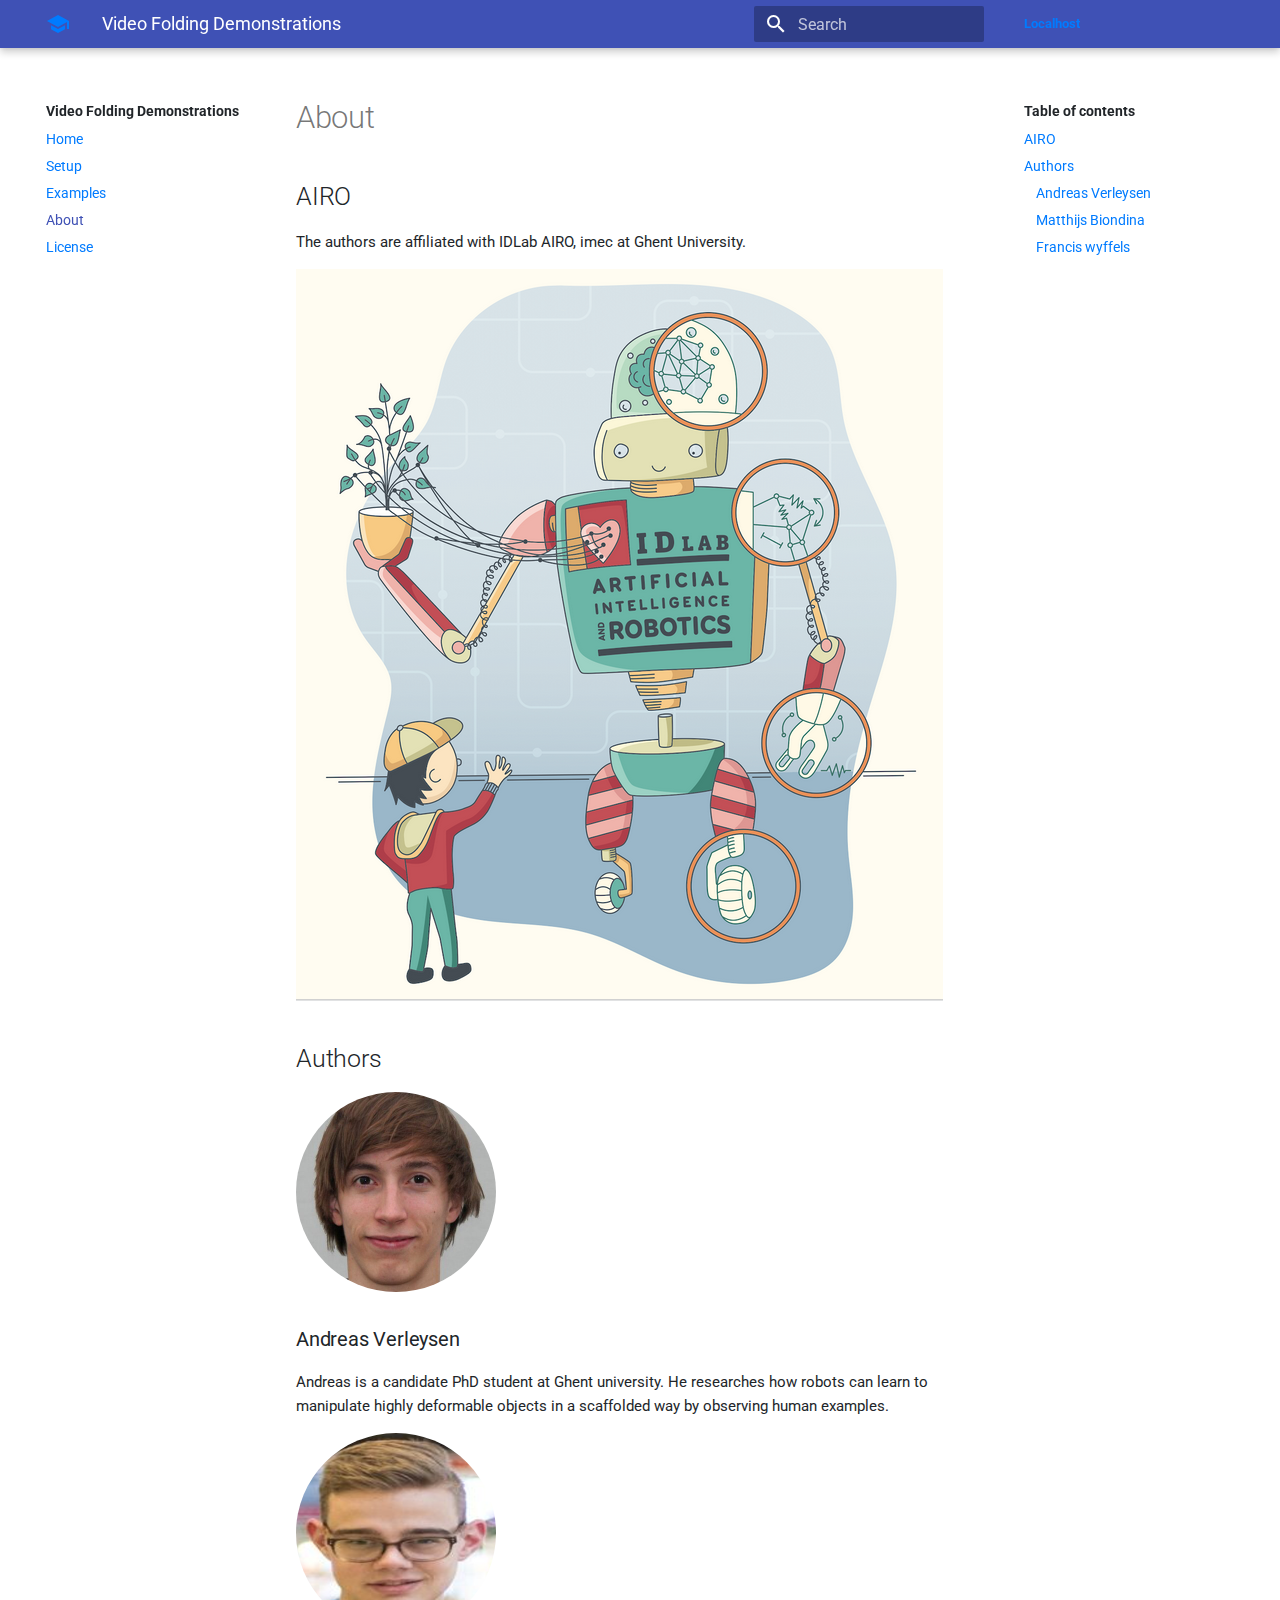
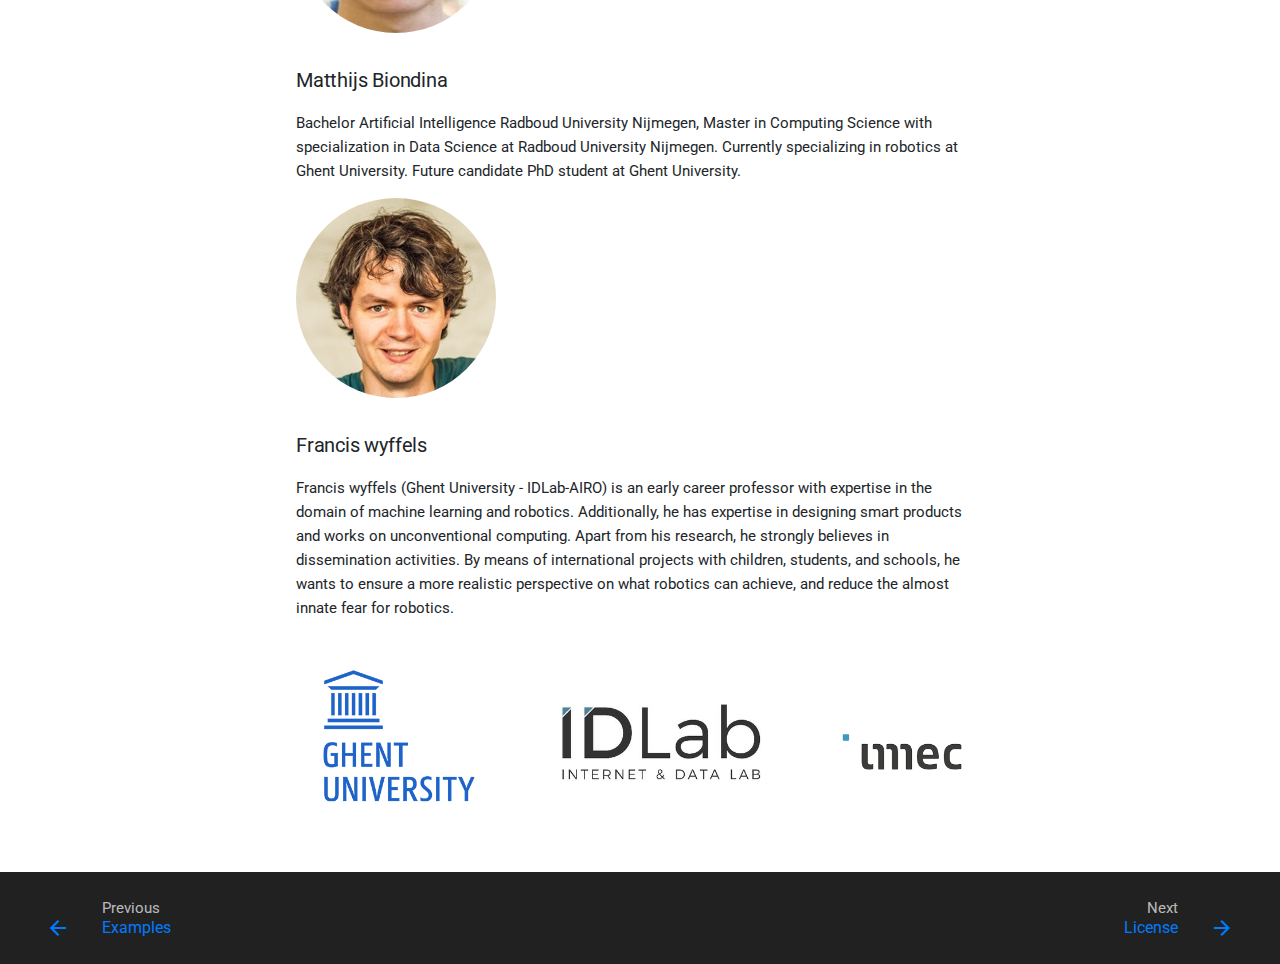
==== about/index.html @ 01b6b03e "Deployed c2532ff with MkDocs version: 1.0.4" ====
<!doctype html>
<html lang="en" class="no-js">
  <head>
    
      <meta charset="utf-8">
      <meta name="viewport" content="width=device-width,initial-scale=1">
      <meta http-equiv="x-ua-compatible" content="ie=edge">
      
      
      
      
        <meta name="lang:clipboard.copy" content="Copy to clipboard">
      
        <meta name="lang:clipboard.copied" content="Copied to clipboard">
      
        <meta name="lang:search.language" content="en">
      
        <meta name="lang:search.pipeline.stopwords" content="True">
      
        <meta name="lang:search.pipeline.trimmer" content="True">
      
        <meta name="lang:search.result.none" content="No matching documents">
      
        <meta name="lang:search.result.one" content="1 matching document">
      
        <meta name="lang:search.result.other" content="# matching documents">
      
        <meta name="lang:search.tokenizer" content="[\s\-]+">
      
      <link rel="shortcut icon" href="../assets/images/favicon.png">
      <meta name="generator" content="mkdocs-1.0.4, mkdocs-material-4.4.2">
    
    
      
        <title>About - Video Folding Demonstrations</title>
      
    
    
      <link rel="stylesheet" href="../assets/stylesheets/application.30686662.css">
      
        <link rel="stylesheet" href="../assets/stylesheets/application-palette.a8b3c06d.css">
      
      
        
        
        <meta name="theme-color" content="">
      
    
    
      <script src="../assets/javascripts/modernizr.74668098.js"></script>
    
    
      
        <link href="https://fonts.gstatic.com" rel="preconnect" crossorigin>
        <link rel="stylesheet" href="https://fonts.googleapis.com/css?family=Roboto:300,400,400i,700|Roboto+Mono&display=fallback">
        <style>body,input{font-family:"Roboto","Helvetica Neue",Helvetica,Arial,sans-serif}code,kbd,pre{font-family:"Roboto Mono","Courier New",Courier,monospace}</style>
      
    
    <link rel="stylesheet" href="../assets/fonts/material-icons.css">
    
    
      <link rel="stylesheet" href="../stylesheets/extra.css">
    
      <link rel="stylesheet" href="../stylesheets/bootstrap.css">
    
    
      
    
    
  </head>
  
    
    
    <body dir="ltr" data-md-color-primary="#1e64c8" data-md-color-accent="#ffd200">
  
    <svg class="md-svg">
      <defs>
        
        
      </defs>
    </svg>
    <input class="md-toggle" data-md-toggle="drawer" type="checkbox" id="__drawer" autocomplete="off">
    <input class="md-toggle" data-md-toggle="search" type="checkbox" id="__search" autocomplete="off">
    <label class="md-overlay" data-md-component="overlay" for="__drawer"></label>
    
      <a href="#about" tabindex="1" class="md-skip">
        Skip to content
      </a>
    
    
      <header class="md-header" data-md-component="header">
  <nav class="md-header-nav md-grid">
    <div class="md-flex">
      <div class="md-flex__cell md-flex__cell--shrink">
        <a href=".." title="Video Folding Demonstrations" class="md-header-nav__button md-logo">
          
            <i class="md-icon"></i>
          
        </a>
      </div>
      <div class="md-flex__cell md-flex__cell--shrink">
        <label class="md-icon md-icon--menu md-header-nav__button" for="__drawer"></label>
      </div>
      <div class="md-flex__cell md-flex__cell--stretch">
        <div class="md-flex__ellipsis md-header-nav__title" data-md-component="title">
          
            <span class="md-header-nav__topic">
              Video Folding Demonstrations
            </span>
            <span class="md-header-nav__topic">
              
                About
              
            </span>
          
        </div>
      </div>
      <div class="md-flex__cell md-flex__cell--shrink">
        
          <label class="md-icon md-icon--search md-header-nav__button" for="__search"></label>
          
<div class="md-search" data-md-component="search" role="dialog">
  <label class="md-search__overlay" for="__search"></label>
  <div class="md-search__inner" role="search">
    <form class="md-search__form" name="search">
      <input type="text" class="md-search__input" name="query" placeholder="Search" autocapitalize="off" autocorrect="off" autocomplete="off" spellcheck="false" data-md-component="query" data-md-state="active">
      <label class="md-icon md-search__icon" for="__search"></label>
      <button type="reset" class="md-icon md-search__icon" data-md-component="reset" tabindex="-1">
        &#xE5CD;
      </button>
    </form>
    <div class="md-search__output">
      <div class="md-search__scrollwrap" data-md-scrollfix>
        <div class="md-search-result" data-md-component="result">
          <div class="md-search-result__meta">
            Type to start searching
          </div>
          <ol class="md-search-result__list"></ol>
        </div>
      </div>
    </div>
  </div>
</div>
        
      </div>
      
        <div class="md-flex__cell md-flex__cell--shrink">
          <div class="md-header-nav__source">
            


  

<a href="https://localhost" title="Go to repository" class="md-source" data-md-source="">
  
  <div class="md-source__repository">
    Localhost
  </div>
</a>
          </div>
        </div>
      
    </div>
  </nav>
</header>
    
    <div class="md-container">
      
        
      
      
      <main class="md-main" role="main">
        <div class="md-main__inner md-grid" data-md-component="container">
          
            
              <div class="md-sidebar md-sidebar--primary" data-md-component="navigation">
                <div class="md-sidebar__scrollwrap">
                  <div class="md-sidebar__inner">
                    <nav class="md-nav md-nav--primary" data-md-level="0">
  <label class="md-nav__title md-nav__title--site" for="__drawer">
    <a href=".." title="Video Folding Demonstrations" class="md-nav__button md-logo">
      
        <i class="md-icon"></i>
      
    </a>
    Video Folding Demonstrations
  </label>
  
    <div class="md-nav__source">
      


  

<a href="https://localhost" title="Go to repository" class="md-source" data-md-source="">
  
  <div class="md-source__repository">
    Localhost
  </div>
</a>
    </div>
  
  <ul class="md-nav__list" data-md-scrollfix>
    
      
      
      


  <li class="md-nav__item">
    <a href=".." title="Home" class="md-nav__link">
      Home
    </a>
  </li>

    
      
      
      


  <li class="md-nav__item">
    <a href="../setup/" title="Setup" class="md-nav__link">
      Setup
    </a>
  </li>

    
      
      
      


  <li class="md-nav__item">
    <a href="../examples/" title="Examples" class="md-nav__link">
      Examples
    </a>
  </li>

    
      
      
      

  


  <li class="md-nav__item md-nav__item--active">
    
    <input class="md-toggle md-nav__toggle" data-md-toggle="toc" type="checkbox" id="__toc">
    
      
    
    
      <label class="md-nav__link md-nav__link--active" for="__toc">
        About
      </label>
    
    <a href="./" title="About" class="md-nav__link md-nav__link--active">
      About
    </a>
    
      
<nav class="md-nav md-nav--secondary">
  
  
    
  
  
    <label class="md-nav__title" for="__toc">Table of contents</label>
    <ul class="md-nav__list" data-md-scrollfix>
      
        <li class="md-nav__item">
  <a href="#airo" class="md-nav__link">
    AIRO
  </a>
  
</li>
      
        <li class="md-nav__item">
  <a href="#authors" class="md-nav__link">
    Authors
  </a>
  
    <nav class="md-nav">
      <ul class="md-nav__list">
        
          <li class="md-nav__item">
  <a href="#andreas-verleysen" class="md-nav__link">
    Andreas Verleysen
  </a>
  
</li>
        
          <li class="md-nav__item">
  <a href="#matthijs-biondina" class="md-nav__link">
    Matthijs Biondina
  </a>
  
</li>
        
          <li class="md-nav__item">
  <a href="#francis-wyffels" class="md-nav__link">
    Francis wyffels
  </a>
  
</li>
        
      </ul>
    </nav>
  
</li>
      
      
      
      
      
    </ul>
  
</nav>
    
  </li>

    
      
      
      


  <li class="md-nav__item">
    <a href="../license/" title="License" class="md-nav__link">
      License
    </a>
  </li>

    
  </ul>
</nav>
                  </div>
                </div>
              </div>
            
            
              <div class="md-sidebar md-sidebar--secondary" data-md-component="toc">
                <div class="md-sidebar__scrollwrap">
                  <div class="md-sidebar__inner">
                    
<nav class="md-nav md-nav--secondary">
  
  
    
  
  
    <label class="md-nav__title" for="__toc">Table of contents</label>
    <ul class="md-nav__list" data-md-scrollfix>
      
        <li class="md-nav__item">
  <a href="#airo" class="md-nav__link">
    AIRO
  </a>
  
</li>
      
        <li class="md-nav__item">
  <a href="#authors" class="md-nav__link">
    Authors
  </a>
  
    <nav class="md-nav">
      <ul class="md-nav__list">
        
          <li class="md-nav__item">
  <a href="#andreas-verleysen" class="md-nav__link">
    Andreas Verleysen
  </a>
  
</li>
        
          <li class="md-nav__item">
  <a href="#matthijs-biondina" class="md-nav__link">
    Matthijs Biondina
  </a>
  
</li>
        
          <li class="md-nav__item">
  <a href="#francis-wyffels" class="md-nav__link">
    Francis wyffels
  </a>
  
</li>
        
      </ul>
    </nav>
  
</li>
      
      
      
      
      
    </ul>
  
</nav>
                  </div>
                </div>
              </div>
            
          
          <div class="md-content">
            <article class="md-content__inner md-typeset">
              
                
                
                <h1 id="about">About</h1>
<h2 id="airo">AIRO</h2>
<p>The authors are affiliated with IDLab AIRO, imec at Ghent University.  </p>
<p><img alt="AIRO logo" class="" src="../res/airo.png" /></p>
<h2 id="authors">Authors</h2>
<p><img alt="Andreas Verleysen" class="rounded-circle mr-3 wx-64" height="200" src="../res/andreas.jpg" width="200" /></p>
<h3 id="andreas-verleysen">Andreas Verleysen</h3>
<p><div>
Andreas is a candidate PhD student at Ghent university. He researches how robots can learn to manipulate highly deformable objects in a scaffolded way by observing human examples. 
</div></p>
<p><img alt="Matthijs Biondina" class="rounded-circle mr-3 wx-64" height="200" src="../res/matthijs.png" width="200" /></p>
<h3 id="matthijs-biondina">Matthijs Biondina</h3>
<p>Bachelor Artificial Intelligence Radboud University Nijmegen, Master in Computing Science with specialization in Data Science at Radboud University Nijmegen. 
Currently specializing in robotics at Ghent University. Future candidate PhD student at Ghent University.  </p>
<p><img alt="Francis wyffels" class="rounded-circle mr-3 wx-64" height="200" src="../res/francis.jpg" width="200" /></p>
<h3 id="francis-wyffels">Francis wyffels</h3>
<p>Francis wyffels (Ghent University - IDLab-AIRO) is an early career professor with expertise in the domain of machine learning and robotics. Additionally, he has expertise in designing smart products and works on unconventional computing. Apart from his research, he strongly believes in dissemination activities. By means of international projects with children, students, and schools, he wants to ensure a more realistic perspective on what robotics can achieve, and reduce the almost innate fear for robotics.</p>
<p><img align="center" class="img-fluid" src="../res/all_logos.png"></p>
                
                  
                
              
              
                


              
            </article>
          </div>
        </div>
      </main>
      
        

<!-- Application footer -->
<footer class="md-footer">

  <!-- Link to previous and/or next page -->
  
    <div class="md-footer-nav">
      <nav class="md-footer-nav__inner md-grid">

        <!-- Link to previous page -->
        
          <a href="../examples/"
              title="Examples"
              class="md-flex md-footer-nav__link md-footer-nav__link--prev"
              rel="prev">
            <div class="md-flex__cell md-flex__cell--shrink">
              <i class="md-icon md-icon--arrow-back
                    md-footer-nav__button"></i>
            </div>
            <div class="md-flex__cell md-flex__cell--stretch
                  md-footer-nav__title">
              <span class="md-flex__ellipsis">
                <span class="md-footer-nav__direction">
                  Previous
                </span>
                Examples
              </span>
            </div>
          </a>
        

        <!-- Link to next page -->
        
          <a href="../license/"
              title="License"
              class="md-flex md-footer-nav__link md-footer-nav__link--next"
              rel="next">
            <div class="md-flex__cell md-flex__cell--stretch
                  md-footer-nav__title">
              <span class="md-flex__ellipsis">
                <span class="md-footer-nav__direction">
                  Next
                </span>
                License
              </span>
            </div>
            <div class="md-flex__cell md-flex__cell--shrink">
              <i class="md-icon md-icon--arrow-forward
                    md-footer-nav__button"></i>
            </div>
          </a>
        
      </nav>
    </div>
  

  <!-- Further information -->
  
</footer>
      
    </div>
    
      <script src="../assets/javascripts/application.c648116f.js"></script>
      
      <script>app.initialize({version:"1.0.4",url:{base:".."}})</script>
      
    
  </body>
</html>
---- assets/stylesheets/application.30686662.css ----
html{box-sizing:border-box}*,:after,:before{box-sizing:inherit}html{-webkit-text-size-adjust:none;-moz-text-size-adjust:none;-ms-text-size-adjust:none;text-size-adjust:none}body{margin:0}hr{overflow:visible;box-sizing:content-box}a{-webkit-text-decoration-skip:objects}a,button,input,label{-webkit-tap-highlight-color:transparent}a{color:inherit;text-decoration:none}small,sub,sup{font-size:80%}sub,sup{position:relative;line-height:0;vertical-align:baseline}sub{bottom:-.25em}sup{top:-.5em}img{border-style:none}table{border-collapse:separate;border-spacing:0}td,th{font-weight:400;vertical-align:top}button{margin:0;padding:0;border:0;outline-style:none;background:transparent;font-size:inherit}input{border:0;outline:0}.md-clipboard:before,.md-icon,.md-nav__button,.md-nav__link:after,.md-nav__title:before,.md-search-result__article--document:before,.md-source-file:before,.md-typeset .admonition>.admonition-title:before,.md-typeset .admonition>summary:before,.md-typeset .critic.comment:before,.md-typeset .footnote-backref,.md-typeset .task-list-control .task-list-indicator:before,.md-typeset details>.admonition-title:before,.md-typeset details>summary:before,.md-typeset summary:after{font-family:Material Icons;font-style:normal;font-variant:normal;font-weight:400;line-height:1;text-transform:none;white-space:nowrap;speak:none;word-wrap:normal;direction:ltr}.md-content__icon,.md-footer-nav__button,.md-header-nav__button,.md-nav__button,.md-nav__title:before,.md-search-result__article--document:before{display:inline-block;margin:.2rem;padding:.4rem;font-size:1.2rem;cursor:pointer}.md-icon--arrow-back:before{content:""}.md-icon--arrow-forward:before{content:""}.md-icon--menu:before{content:""}.md-icon--search:before{content:""}[dir=rtl] .md-icon--arrow-back:before{content:""}[dir=rtl] .md-icon--arrow-forward:before{content:""}body{-webkit-font-smoothing:antialiased;-moz-osx-font-smoothing:grayscale}body,input{color:rgba(0,0,0,.87);-webkit-font-feature-settings:"kern","liga";font-feature-settings:"kern","liga";font-family:Helvetica Neue,Helvetica,Arial,sans-serif}code,kbd,pre{color:rgba(0,0,0,.87);-webkit-font-feature-settings:"kern";font-feature-settings:"kern";font-family:Courier New,Courier,monospace}.md-typeset{font-size:.8rem;line-height:1.6;-webkit-print-color-adjust:exact}.md-typeset blockquote,.md-typeset ol,.md-typeset p,.md-typeset ul{margin:1em 0}.md-typeset h1{margin:0 0 2rem;color:rgba(0,0,0,.54);font-size:1.5625rem;line-height:1.3}.md-typeset h1,.md-typeset h2{font-weight:300;letter-spacing:-.01em}.md-typeset h2{margin:2rem 0 .8rem;font-size:1.25rem;line-height:1.4}.md-typeset h3{margin:1.6rem 0 .8rem;font-size:1rem;font-weight:400;letter-spacing:-.01em;line-height:1.5}.md-typeset h2+h3{margin-top:.8rem}.md-typeset h4{font-size:.8rem}.md-typeset h4,.md-typeset h5,.md-typeset h6{margin:.8rem 0;font-weight:700;letter-spacing:-.01em}.md-typeset h5,.md-typeset h6{color:rgba(0,0,0,.54);font-size:.64rem}.md-typeset h5{text-transform:uppercase}.md-typeset hr{margin:1.5em 0;border-bottom:.05rem dotted rgba(0,0,0,.26)}.md-typeset a{color:#3f51b5;word-break:break-word}.md-typeset a,.md-typeset a:before{-webkit-transition:color .125s;transition:color .125s}.md-typeset a:active,.md-typeset a:hover{color:#536dfe}.md-typeset code,.md-typeset pre{background-color:hsla(0,0%,92.5%,.5);color:#37474f;font-size:85%;direction:ltr}.md-typeset code{margin:0 .29412em;padding:.07353em 0;border-radius:.1rem;box-shadow:.29412em 0 0 hsla(0,0%,92.5%,.5),-.29412em 0 0 hsla(0,0%,92.5%,.5);word-break:break-word;-webkit-box-decoration-break:clone;box-decoration-break:clone}.md-typeset h1 code,.md-typeset h2 code,.md-typeset h3 code,.md-typeset h4 code,.md-typeset h5 code,.md-typeset h6 code{margin:0;background-color:transparent;box-shadow:none}.md-typeset a>code{margin:inherit;padding:inherit;border-radius:initial;background-color:inherit;color:inherit;box-shadow:none}.md-typeset pre{position:relative;margin:1em 0;border-radius:.1rem;line-height:1.4;-webkit-overflow-scrolling:touch}.md-typeset pre>code{display:block;margin:0;padding:.525rem .6rem;background-color:transparent;font-size:inherit;box-shadow:none;-webkit-box-decoration-break:slice;box-decoration-break:slice;overflow:auto}.md-typeset pre>code::-webkit-scrollbar{width:.2rem;height:.2rem}.md-typeset pre>code::-webkit-scrollbar-thumb{background-color:rgba(0,0,0,.26)}.md-typeset pre>code::-webkit-scrollbar-thumb:hover{background-color:#536dfe}.md-typeset kbd{padding:0 .29412em;border-radius:.15rem;border:.05rem solid #c9c9c9;border-bottom-color:#bcbcbc;background-color:#fcfcfc;color:#555;font-size:85%;box-shadow:0 .05rem 0 #b0b0b0;word-break:break-word}.md-typeset mark{margin:0 .25em;padding:.0625em 0;border-radius:.1rem;background-color:rgba(255,235,59,.5);box-shadow:.25em 0 0 rgba(255,235,59,.5),-.25em 0 0 rgba(255,235,59,.5);word-break:break-word;-webkit-box-decoration-break:clone;box-decoration-break:clone}.md-typeset abbr{border-bottom:.05rem dotted rgba(0,0,0,.54);text-decoration:none;cursor:help}.md-typeset small{opacity:.75}.md-typeset sub,.md-typeset sup{margin-left:.07812em}[dir=rtl] .md-typeset sub,[dir=rtl] .md-typeset sup{margin-right:.07812em;margin-left:0}.md-typeset blockquote{padding-left:.6rem;border-left:.2rem solid rgba(0,0,0,.26);color:rgba(0,0,0,.54)}[dir=rtl] .md-typeset blockquote{padding-right:.6rem;padding-left:0;border-right:.2rem solid rgba(0,0,0,.26);border-left:initial}.md-typeset ul{list-style-type:disc}.md-typeset ol,.md-typeset ul{margin-left:.625em;padding:0}[dir=rtl] .md-typeset ol,[dir=rtl] .md-typeset ul{margin-right:.625em;margin-left:0}.md-typeset ol ol,.md-typeset ul ol{list-style-type:lower-alpha}.md-typeset ol ol ol,.md-typeset ul ol ol{list-style-type:lower-roman}.md-typeset ol li,.md-typeset ul li{margin-bottom:.5em;margin-left:1.25em}[dir=rtl] .md-typeset ol li,[dir=rtl] .md-typeset ul li{margin-right:1.25em;margin-left:0}.md-typeset ol li blockquote,.md-typeset ol li p,.md-typeset ul li blockquote,.md-typeset ul li p{margin:.5em 0}.md-typeset ol li:last-child,.md-typeset ul li:last-child{margin-bottom:0}.md-typeset ol li ol,.md-typeset ol li ul,.md-typeset ul li ol,.md-typeset ul li ul{margin:.5em 0 .5em .625em}[dir=rtl] .md-typeset ol li ol,[dir=rtl] .md-typeset ol li ul,[dir=rtl] .md-typeset ul li ol,[dir=rtl] .md-typeset ul li ul{margin-right:.625em;margin-left:0}.md-typeset dd{margin:1em 0 1em 1.875em}[dir=rtl] .md-typeset dd{margin-right:1.875em;margin-left:0}.md-typeset iframe,.md-typeset img,.md-typeset svg{max-width:100%}.md-typeset table:not([class]){box-shadow:0 2px 2px 0 rgba(0,0,0,.14),0 1px 5px 0 rgba(0,0,0,.12),0 3px 1px -2px rgba(0,0,0,.2);display:inline-block;max-width:100%;border-radius:.1rem;font-size:.64rem;overflow:auto;-webkit-overflow-scrolling:touch}.md-typeset table:not([class])+*{margin-top:1.5em}.md-typeset table:not([class]) td:not([align]),.md-typeset table:not([class]) th:not([align]){text-align:left}[dir=rtl] .md-typeset table:not([class]) td:not([align]),[dir=rtl] .md-typeset table:not([class]) th:not([align]){text-align:right}.md-typeset table:not([class]) th{min-width:5rem;padding:.6rem .8rem;background-color:rgba(0,0,0,.54);color:#fff;vertical-align:top}.md-typeset table:not([class]) td{padding:.6rem .8rem;border-top:.05rem solid rgba(0,0,0,.07);vertical-align:top}.md-typeset table:not([class]) tr{-webkit-transition:background-color .125s;transition:background-color .125s}.md-typeset table:not([class]) tr:hover{background-color:rgba(0,0,0,.035);box-shadow:inset 0 .05rem 0 #fff}.md-typeset table:not([class]) tr:first-child td{border-top:0}.md-typeset table:not([class]) a{word-break:normal}.md-typeset__scrollwrap{margin:1em -.8rem;overflow-x:auto;-webkit-overflow-scrolling:touch}.md-typeset .md-typeset__table{display:inline-block;margin-bottom:.5em;padding:0 .8rem}.md-typeset .md-typeset__table table{display:table;width:100%;margin:0;overflow:hidden}html{font-size:125%;overflow-x:hidden}body,html{height:100%}body{position:relative;font-size:.5rem}hr{display:block;height:.05rem;padding:0;border:0}.md-svg{display:none}.md-grid{max-width:61rem;margin-right:auto;margin-left:auto}.md-container,.md-main{overflow:auto}.md-container{display:table;width:100%;height:100%;padding-top:2.4rem;table-layout:fixed}.md-main{display:table-row;height:100%}.md-main__inner{height:100%;padding-top:1.5rem;padding-bottom:.05rem}.md-toggle{display:none}.md-overlay{position:fixed;top:0;width:0;height:0;-webkit-transition:width 0s .25s,height 0s .25s,opacity .25s;transition:width 0s .25s,height 0s .25s,opacity .25s;background-color:rgba(0,0,0,.54);opacity:0;z-index:3}.md-flex{display:table}.md-flex__cell{display:table-cell;position:relative;vertical-align:top}.md-flex__cell--shrink{width:0}.md-flex__cell--stretch{display:table;width:100%;table-layout:fixed}.md-flex__ellipsis{display:table-cell;text-overflow:ellipsis;white-space:nowrap;overflow:hidden}.md-skip{position:fixed;width:.05rem;height:.05rem;margin:.5rem;padding:.3rem .5rem;-webkit-transform:translateY(.4rem);transform:translateY(.4rem);border-radius:.1rem;background-color:rgba(0,0,0,.87);color:#fff;font-size:.64rem;opacity:0;overflow:hidden}.md-skip:focus{width:auto;height:auto;clip:auto;-webkit-transform:translateX(0);transform:translateX(0);-webkit-transition:opacity .175s 75ms,-webkit-transform .25s cubic-bezier(.4,0,.2,1);transition:opacity .175s 75ms,-webkit-transform .25s cubic-bezier(.4,0,.2,1);transition:transform .25s cubic-bezier(.4,0,.2,1),opacity .175s 75ms;transition:transform .25s cubic-bezier(.4,0,.2,1),opacity .175s 75ms,-webkit-transform .25s cubic-bezier(.4,0,.2,1);opacity:1;z-index:10}@page{margin:25mm}.md-clipboard{position:absolute;top:.3rem;right:.3rem;width:1.4rem;height:1.4rem;border-radius:.1rem;font-size:.8rem;cursor:pointer;z-index:1;-webkit-backface-visibility:hidden;backface-visibility:hidden}.md-clipboard:before{-webkit-transition:color .25s,opacity .25s;transition:color .25s,opacity .25s;color:rgba(0,0,0,.07);content:"\E14D"}.codehilite:hover .md-clipboard:before,.md-typeset .highlight:hover .md-clipboard:before,pre:hover .md-clipboard:before{color:rgba(0,0,0,.54)}.md-clipboard:focus:before,.md-clipboard:hover:before{color:#536dfe}.md-clipboard__message{display:block;position:absolute;top:0;right:1.7rem;padding:.3rem .5rem;-webkit-transform:translateX(.4rem);transform:translateX(.4rem);-webkit-transition:opacity .175s,-webkit-transform .25s cubic-bezier(.9,.1,.9,0);transition:opacity .175s,-webkit-transform .25s cubic-bezier(.9,.1,.9,0);transition:transform .25s cubic-bezier(.9,.1,.9,0),opacity .175s;transition:transform .25s cubic-bezier(.9,.1,.9,0),opacity .175s,-webkit-transform .25s cubic-bezier(.9,.1,.9,0);border-radius:.1rem;background-color:rgba(0,0,0,.54);color:#fff;font-size:.64rem;white-space:nowrap;opacity:0;pointer-events:none}.md-clipboard__message--active{-webkit-transform:translateX(0);transform:translateX(0);-webkit-transition:opacity .175s 75ms,-webkit-transform .25s cubic-bezier(.4,0,.2,1);transition:opacity .175s 75ms,-webkit-transform .25s cubic-bezier(.4,0,.2,1);transition:transform .25s cubic-bezier(.4,0,.2,1),opacity .175s 75ms;transition:transform .25s cubic-bezier(.4,0,.2,1),opacity .175s 75ms,-webkit-transform .25s cubic-bezier(.4,0,.2,1);opacity:1;pointer-events:auto}.md-clipboard__message:before{content:attr(aria-label)}.md-clipboard__message:after{display:block;position:absolute;top:50%;right:-.2rem;width:0;margin-top:-.2rem;border-color:transparent rgba(0,0,0,.54);border-style:solid;border-width:.2rem 0 .2rem .2rem;content:""}.md-content__inner{margin:0 .8rem 1.2rem;padding-top:.6rem}.md-content__inner:before{display:block;height:.4rem;content:""}.md-content__inner>:last-child{margin-bottom:0}.md-content__icon{position:relative;margin:.4rem 0;padding:0;float:right}.md-typeset .md-content__icon{color:rgba(0,0,0,.26)}.md-header{position:fixed;top:0;right:0;left:0;height:2.4rem;-webkit-transition:background-color .25s,color .25s;transition:background-color .25s,color .25s;background-color:#3f51b5;color:#fff;box-shadow:none;z-index:2;-webkit-backface-visibility:hidden;backface-visibility:hidden}.no-js .md-header{-webkit-transition:none;transition:none;box-shadow:none}.md-header[data-md-state=shadow]{-webkit-transition:background-color .25s,color .25s,box-shadow .25s;transition:background-color .25s,color .25s,box-shadow .25s;box-shadow:0 0 .2rem rgba(0,0,0,.1),0 .2rem .4rem rgba(0,0,0,.2)}.md-header-nav{padding:0 .2rem}.md-header-nav__button{position:relative;-webkit-transition:opacity .25s;transition:opacity .25s;z-index:1}.md-header-nav__button:hover{opacity:.7}.md-header-nav__button.md-logo *{display:block}.no-js .md-header-nav__button.md-icon--search{display:none}.md-header-nav__topic{display:block;position:absolute;-webkit-transition:opacity .15s,-webkit-transform .4s cubic-bezier(.1,.7,.1,1);transition:opacity .15s,-webkit-transform .4s cubic-bezier(.1,.7,.1,1);transition:transform .4s cubic-bezier(.1,.7,.1,1),opacity .15s;transition:transform .4s cubic-bezier(.1,.7,.1,1),opacity .15s,-webkit-transform .4s cubic-bezier(.1,.7,.1,1);text-overflow:ellipsis;white-space:nowrap;overflow:hidden}.md-header-nav__topic+.md-header-nav__topic{-webkit-transform:translateX(1.25rem);transform:translateX(1.25rem);-webkit-transition:opacity .15s,-webkit-transform .4s cubic-bezier(1,.7,.1,.1);transition:opacity .15s,-webkit-transform .4s cubic-bezier(1,.7,.1,.1);transition:transform .4s cubic-bezier(1,.7,.1,.1),opacity .15s;transition:transform .4s cubic-bezier(1,.7,.1,.1),opacity .15s,-webkit-transform .4s cubic-bezier(1,.7,.1,.1);opacity:0;z-index:-1;pointer-events:none}[dir=rtl] .md-header-nav__topic+.md-header-nav__topic{-webkit-transform:translateX(-1.25rem);transform:translateX(-1.25rem)}.no-js .md-header-nav__topic{position:static}.no-js .md-header-nav__topic+.md-header-nav__topic{display:none}.md-header-nav__title{padding:0 1rem;font-size:.9rem;line-height:2.4rem}.md-header-nav__title[data-md-state=active] .md-header-nav__topic{-webkit-transform:translateX(-1.25rem);transform:translateX(-1.25rem);-webkit-transition:opacity .15s,-webkit-transform .4s cubic-bezier(1,.7,.1,.1);transition:opacity .15s,-webkit-transform .4s cubic-bezier(1,.7,.1,.1);transition:transform .4s cubic-bezier(1,.7,.1,.1),opacity .15s;transition:transform .4s cubic-bezier(1,.7,.1,.1),opacity .15s,-webkit-transform .4s cubic-bezier(1,.7,.1,.1);opacity:0;z-index:-1;pointer-events:none}[dir=rtl] .md-header-nav__title[data-md-state=active] .md-header-nav__topic{-webkit-transform:translateX(1.25rem);transform:translateX(1.25rem)}.md-header-nav__title[data-md-state=active] .md-header-nav__topic+.md-header-nav__topic{-webkit-transform:translateX(0);transform:translateX(0);-webkit-transition:opacity .15s,-webkit-transform .4s cubic-bezier(.1,.7,.1,1);transition:opacity .15s,-webkit-transform .4s cubic-bezier(.1,.7,.1,1);transition:transform .4s cubic-bezier(.1,.7,.1,1),opacity .15s;transition:transform .4s cubic-bezier(.1,.7,.1,1),opacity .15s,-webkit-transform .4s cubic-bezier(.1,.7,.1,1);opacity:1;z-index:0;pointer-events:auto}.md-header-nav__source{display:none}.md-hero{-webkit-transition:background .25s;transition:background .25s;background-color:#3f51b5;color:#fff;font-size:1rem;overflow:hidden}.md-hero__inner{margin-top:1rem;padding:.8rem .8rem .4rem;-webkit-transition:opacity .25s,-webkit-transform .4s cubic-bezier(.1,.7,.1,1);transition:opacity .25s,-webkit-transform .4s cubic-bezier(.1,.7,.1,1);transition:transform .4s cubic-bezier(.1,.7,.1,1),opacity .25s;transition:transform .4s cubic-bezier(.1,.7,.1,1),opacity .25s,-webkit-transform .4s cubic-bezier(.1,.7,.1,1);-webkit-transition-delay:.1s;transition-delay:.1s}[data-md-state=hidden] .md-hero__inner{pointer-events:none;-webkit-transform:translateY(.625rem);transform:translateY(.625rem);-webkit-transition:opacity .1s 0s,-webkit-transform 0s .4s;transition:opacity .1s 0s,-webkit-transform 0s .4s;transition:transform 0s .4s,opacity .1s 0s;transition:transform 0s .4s,opacity .1s 0s,-webkit-transform 0s .4s;opacity:0}.md-hero--expand .md-hero__inner{margin-bottom:1.2rem}.md-footer-nav{background-color:rgba(0,0,0,.87);color:#fff}.md-footer-nav__inner{padding:.2rem;overflow:auto}.md-footer-nav__link{padding-top:1.4rem;padding-bottom:.4rem;-webkit-transition:opacity .25s;transition:opacity .25s}.md-footer-nav__link:hover{opacity:.7}.md-footer-nav__link--prev{width:25%;float:left}[dir=rtl] .md-footer-nav__link--prev{float:right}.md-footer-nav__link--next{width:75%;float:right;text-align:right}[dir=rtl] .md-footer-nav__link--next{float:left;text-align:left}.md-footer-nav__button{-webkit-transition:background .25s;transition:background .25s}.md-footer-nav__title{position:relative;padding:0 1rem;font-size:.9rem;line-height:2.4rem}.md-footer-nav__direction{position:absolute;right:0;left:0;margin-top:-1rem;padding:0 1rem;color:hsla(0,0%,100%,.7);font-size:.75rem}.md-footer-meta{background-color:rgba(0,0,0,.895)}.md-footer-meta__inner{padding:.2rem;overflow:auto}html .md-footer-meta.md-typeset a{color:hsla(0,0%,100%,.7)}html .md-footer-meta.md-typeset a:focus,html .md-footer-meta.md-typeset a:hover{color:#fff}.md-footer-copyright{margin:0 .6rem;padding:.4rem 0;color:hsla(0,0%,100%,.3);font-size:.64rem}.md-footer-copyright__highlight{color:hsla(0,0%,100%,.7)}.md-footer-social{margin:0 .4rem;padding:.2rem 0 .6rem}.md-footer-social__link{display:inline-block;width:1.6rem;height:1.6rem;font-size:.8rem;text-align:center}.md-footer-social__link:before{line-height:1.9}.md-nav{font-size:.7rem;line-height:1.3}.md-nav__title{display:block;padding:0 .6rem;font-weight:700;text-overflow:ellipsis;overflow:hidden}.md-nav__title:before{display:none;content:"\E5C4"}[dir=rtl] .md-nav__title:before{content:"\E5C8"}.md-nav__title .md-nav__button{display:none}.md-nav__list{margin:0;padding:0;list-style:none}.md-nav__item{padding:0 .6rem}.md-nav__item:last-child{padding-bottom:.6rem}.md-nav__item .md-nav__item{padding-right:0}[dir=rtl] .md-nav__item .md-nav__item{padding-right:.6rem;padding-left:0}.md-nav__item .md-nav__item:last-child{padding-bottom:0}.md-nav__button img{width:100%;height:auto}.md-nav__link{display:block;margin-top:.625em;-webkit-transition:color .125s;transition:color .125s;text-overflow:ellipsis;cursor:pointer;overflow:hidden}.md-nav__item--nested>.md-nav__link:after{content:"\E313"}html .md-nav__link[for=__toc],html .md-nav__link[for=__toc]+.md-nav__link:after,html .md-nav__link[for=__toc]~.md-nav{display:none}.md-nav__link[data-md-state=blur]{color:rgba(0,0,0,.54)}.md-nav__link--active,.md-nav__link:active{color:#3f51b5}.md-nav__item--nested>.md-nav__link{color:inherit}.md-nav__link:focus,.md-nav__link:hover{color:#536dfe}.md-nav__source,.no-js .md-search{display:none}.md-search__overlay{opacity:0;z-index:1}.md-search__form{position:relative}.md-search__input{position:relative;padding:0 2.2rem 0 3.6rem;text-overflow:ellipsis;z-index:2}[dir=rtl] .md-search__input{padding:0 3.6rem 0 2.2rem}.md-search__input::-webkit-input-placeholder{-webkit-transition:color .25s cubic-bezier(.1,.7,.1,1);transition:color .25s cubic-bezier(.1,.7,.1,1)}.md-search__input::-moz-placeholder{-webkit-transition:color .25s cubic-bezier(.1,.7,.1,1);transition:color .25s cubic-bezier(.1,.7,.1,1)}.md-search__input:-ms-input-placeholder{-webkit-transition:color .25s cubic-bezier(.1,.7,.1,1);transition:color .25s cubic-bezier(.1,.7,.1,1)}.md-search__input::-ms-input-placeholder{-webkit-transition:color .25s cubic-bezier(.1,.7,.1,1);transition:color .25s cubic-bezier(.1,.7,.1,1)}.md-search__input::placeholder{-webkit-transition:color .25s cubic-bezier(.1,.7,.1,1);transition:color .25s cubic-bezier(.1,.7,.1,1)}.md-search__input::-webkit-input-placeholder,.md-search__input~.md-search__icon{color:rgba(0,0,0,.54)}.md-search__input::-moz-placeholder,.md-search__input~.md-search__icon{color:rgba(0,0,0,.54)}.md-search__input:-ms-input-placeholder,.md-search__input~.md-search__icon{color:rgba(0,0,0,.54)}.md-search__input::-ms-input-placeholder,.md-search__input~.md-search__icon{color:rgba(0,0,0,.54)}.md-search__input::placeholder,.md-search__input~.md-search__icon{color:rgba(0,0,0,.54)}.md-search__input::-ms-clear{display:none}.md-search__icon{position:absolute;-webkit-transition:color .25s cubic-bezier(.1,.7,.1,1),opacity .25s;transition:color .25s cubic-bezier(.1,.7,.1,1),opacity .25s;font-size:1.2rem;cursor:pointer;z-index:2}.md-search__icon:hover{opacity:.7}.md-search__icon[for=__search]{top:.3rem;left:.5rem}[dir=rtl] .md-search__icon[for=__search]{right:.5rem;left:auto}.md-search__icon[for=__search]:before{content:"\E8B6"}.md-search__icon[type=reset]{top:.3rem;right:.5rem;-webkit-transform:scale(.125);transform:scale(.125);-webkit-transition:opacity .15s,-webkit-transform .15s cubic-bezier(.1,.7,.1,1);transition:opacity .15s,-webkit-transform .15s cubic-bezier(.1,.7,.1,1);transition:transform .15s cubic-bezier(.1,.7,.1,1),opacity .15s;transition:transform .15s cubic-bezier(.1,.7,.1,1),opacity .15s,-webkit-transform .15s cubic-bezier(.1,.7,.1,1);opacity:0}[dir=rtl] .md-search__icon[type=reset]{right:auto;left:.5rem}[data-md-toggle=search]:checked~.md-header .md-search__input:valid~.md-search__icon[type=reset]{-webkit-transform:scale(1);transform:scale(1);opacity:1}[data-md-toggle=search]:checked~.md-header .md-search__input:valid~.md-search__icon[type=reset]:hover{opacity:.7}.md-search__output{position:absolute;width:100%;border-radius:0 0 .1rem .1rem;overflow:hidden;z-index:1}.md-search__scrollwrap{height:100%;background-color:#fff;box-shadow:inset 0 .05rem 0 rgba(0,0,0,.07);overflow-y:auto;-webkit-overflow-scrolling:touch}.md-search-result{color:rgba(0,0,0,.87);word-break:break-word}.md-search-result__meta{padding:0 .8rem;background-color:rgba(0,0,0,.07);color:rgba(0,0,0,.54);font-size:.64rem;line-height:1.8rem}.md-search-result__list{margin:0;padding:0;border-top:.05rem solid rgba(0,0,0,.07);list-style:none}.md-search-result__item{box-shadow:0 -.05rem 0 rgba(0,0,0,.07)}.md-search-result__link{display:block;-webkit-transition:background .25s;transition:background .25s;outline:0;overflow:hidden}.md-search-result__link:hover,.md-search-result__link[data-md-state=active]{background-color:rgba(83,109,254,.1)}.md-search-result__link:hover .md-search-result__article:before,.md-search-result__link[data-md-state=active] .md-search-result__article:before{opacity:.7}.md-search-result__link:last-child .md-search-result__teaser{margin-bottom:.6rem}.md-search-result__article{position:relative;padding:0 .8rem;overflow:auto}.md-search-result__article--document:before{position:absolute;left:0;margin:.1rem;-webkit-transition:opacity .25s;transition:opacity .25s;color:rgba(0,0,0,.54);content:"\E880"}[dir=rtl] .md-search-result__article--document:before{right:0;left:auto}.md-search-result__article--document .md-search-result__title{margin:.55rem 0;font-size:.8rem;font-weight:400;line-height:1.4}.md-search-result__title{margin:.5em 0;font-size:.64rem;font-weight:700;line-height:1.4}.md-search-result__teaser{display:-webkit-box;max-height:1.65rem;margin:.5em 0;color:rgba(0,0,0,.54);font-size:.64rem;line-height:1.4;text-overflow:ellipsis;overflow:hidden;-webkit-box-orient:vertical;-webkit-line-clamp:2}.md-search-result em{font-style:normal;font-weight:700;text-decoration:underline}.md-sidebar{position:absolute;width:12.1rem;padding:1.2rem 0;overflow:hidden}.md-sidebar[data-md-state=lock]{position:fixed;top:2.4rem}.md-sidebar--secondary{display:none}.md-sidebar__scrollwrap{max-height:100%;margin:0 .2rem;overflow-y:auto;-webkit-backface-visibility:hidden;backface-visibility:hidden}.md-sidebar__scrollwrap::-webkit-scrollbar{width:.2rem;height:.2rem}.md-sidebar__scrollwrap::-webkit-scrollbar-thumb{background-color:rgba(0,0,0,.26)}.md-sidebar__scrollwrap::-webkit-scrollbar-thumb:hover{background-color:#536dfe}@-webkit-keyframes md-source__facts--done{0%{height:0}to{height:.65rem}}@keyframes md-source__facts--done{0%{height:0}to{height:.65rem}}@-webkit-keyframes md-source__fact--done{0%{-webkit-transform:translateY(100%);transform:translateY(100%);opacity:0}50%{opacity:0}to{-webkit-transform:translateY(0);transform:translateY(0);opacity:1}}@keyframes md-source__fact--done{0%{-webkit-transform:translateY(100%);transform:translateY(100%);opacity:0}50%{opacity:0}to{-webkit-transform:translateY(0);transform:translateY(0);opacity:1}}.md-source{display:block;padding-right:.6rem;-webkit-transition:opacity .25s;transition:opacity .25s;font-size:.65rem;line-height:1.2;white-space:nowrap}[dir=rtl] .md-source{padding-right:0;padding-left:.6rem}.md-source:hover{opacity:.7}.md-source:after,.md-source__icon{display:inline-block;height:2.4rem;content:"";vertical-align:middle}.md-source__icon{width:2.4rem}.md-source__icon svg{width:1.2rem;height:1.2rem;margin-top:.6rem;margin-left:.6rem}[dir=rtl] .md-source__icon svg{margin-right:.6rem;margin-left:0}.md-source__icon+.md-source__repository{margin-left:-2rem;padding-left:2rem}[dir=rtl] .md-source__icon+.md-source__repository{margin-right:-2rem;margin-left:0;padding-right:2rem;padding-left:0}.md-source__repository{display:inline-block;max-width:100%;margin-left:.6rem;font-weight:700;text-overflow:ellipsis;overflow:hidden;vertical-align:middle}.md-source__facts{margin:0;padding:0;font-size:.55rem;font-weight:700;list-style-type:none;opacity:.75;overflow:hidden}[data-md-state=done] .md-source__facts{-webkit-animation:md-source__facts--done .25s ease-in;animation:md-source__facts--done .25s ease-in}.md-source__fact{float:left}[dir=rtl] .md-source__fact{float:right}[data-md-state=done] .md-source__fact{-webkit-animation:md-source__fact--done .4s ease-out;animation:md-source__fact--done .4s ease-out}.md-source__fact:before{margin:0 .1rem;content:"\00B7"}.md-source__fact:first-child:before{display:none}.md-source-file{display:inline-block;margin:1em .5em 1em 0;padding-right:.25rem;border-radius:.1rem;background-color:rgba(0,0,0,.07);font-size:.64rem;list-style-type:none;cursor:pointer;overflow:hidden}.md-source-file:before{display:inline-block;margin-right:.25rem;padding:.25rem;background-color:rgba(0,0,0,.26);color:#fff;font-size:.8rem;content:"\E86F";vertical-align:middle}html .md-source-file{-webkit-transition:background .4s,color .4s,box-shadow .4s cubic-bezier(.4,0,.2,1);transition:background .4s,color .4s,box-shadow .4s cubic-bezier(.4,0,.2,1)}html .md-source-file:before{-webkit-transition:inherit;transition:inherit}html body .md-typeset .md-source-file{color:rgba(0,0,0,.54)}.md-source-file:hover{box-shadow:0 0 8px rgba(0,0,0,.18),0 8px 16px rgba(0,0,0,.36)}.md-source-file:hover:before{background-color:#536dfe}.md-tabs{width:100%;-webkit-transition:background .25s;transition:background .25s;background-color:#3f51b5;color:#fff;overflow:auto}.md-tabs__list{margin:0 0 0 .2rem;padding:0;list-style:none;white-space:nowrap}.md-tabs__item{display:inline-block;height:2.4rem;padding-right:.6rem;padding-left:.6rem}.md-tabs__link{display:block;margin-top:.8rem;-webkit-transition:opacity .25s,-webkit-transform .4s cubic-bezier(.1,.7,.1,1);transition:opacity .25s,-webkit-transform .4s cubic-bezier(.1,.7,.1,1);transition:transform .4s cubic-bezier(.1,.7,.1,1),opacity .25s;transition:transform .4s cubic-bezier(.1,.7,.1,1),opacity .25s,-webkit-transform .4s cubic-bezier(.1,.7,.1,1);font-size:.7rem;opacity:.7}.md-tabs__link--active,.md-tabs__link:hover{color:inherit;opacity:1}.md-tabs__item:nth-child(2) .md-tabs__link{-webkit-transition-delay:.02s;transition-delay:.02s}.md-tabs__item:nth-child(3) .md-tabs__link{-webkit-transition-delay:.04s;transition-delay:.04s}.md-tabs__item:nth-child(4) .md-tabs__link{-webkit-transition-delay:.06s;transition-delay:.06s}.md-tabs__item:nth-child(5) .md-tabs__link{-webkit-transition-delay:.08s;transition-delay:.08s}.md-tabs__item:nth-child(6) .md-tabs__link{-webkit-transition-delay:.1s;transition-delay:.1s}.md-tabs__item:nth-child(7) .md-tabs__link{-webkit-transition-delay:.12s;transition-delay:.12s}.md-tabs__item:nth-child(8) .md-tabs__link{-webkit-transition-delay:.14s;transition-delay:.14s}.md-tabs__item:nth-child(9) .md-tabs__link{-webkit-transition-delay:.16s;transition-delay:.16s}.md-tabs__item:nth-child(10) .md-tabs__link{-webkit-transition-delay:.18s;transition-delay:.18s}.md-tabs__item:nth-child(11) .md-tabs__link{-webkit-transition-delay:.2s;transition-delay:.2s}.md-tabs__item:nth-child(12) .md-tabs__link{-webkit-transition-delay:.22s;transition-delay:.22s}.md-tabs__item:nth-child(13) .md-tabs__link{-webkit-transition-delay:.24s;transition-delay:.24s}.md-tabs__item:nth-child(14) .md-tabs__link{-webkit-transition-delay:.26s;transition-delay:.26s}.md-tabs__item:nth-child(15) .md-tabs__link{-webkit-transition-delay:.28s;transition-delay:.28s}.md-tabs__item:nth-child(16) .md-tabs__link{-webkit-transition-delay:.3s;transition-delay:.3s}.md-tabs[data-md-state=hidden]{pointer-events:none}.md-tabs[data-md-state=hidden] .md-tabs__link{-webkit-transform:translateY(50%);transform:translateY(50%);-webkit-transition:color .25s,opacity .1s,-webkit-transform 0s .4s;transition:color .25s,opacity .1s,-webkit-transform 0s .4s;transition:color .25s,transform 0s .4s,opacity .1s;transition:color .25s,transform 0s .4s,opacity .1s,-webkit-transform 0s .4s;opacity:0}.md-typeset .admonition,.md-typeset details{box-shadow:0 2px 2px 0 rgba(0,0,0,.14),0 1px 5px 0 rgba(0,0,0,.12),0 3px 1px -2px rgba(0,0,0,.2);position:relative;margin:1.5625em 0;padding:0 .6rem;border-left:.2rem solid #448aff;border-radius:.1rem;font-size:.64rem;overflow:auto}[dir=rtl] .md-typeset .admonition,[dir=rtl] .md-typeset details{border-right:.2rem solid #448aff;border-left:none}html .md-typeset .admonition>:last-child,html .md-typeset details>:last-child{margin-bottom:.6rem}.md-typeset .admonition .admonition,.md-typeset .admonition details,.md-typeset details .admonition,.md-typeset details details{margin:1em 0}.md-typeset .admonition>.admonition-title,.md-typeset .admonition>summary,.md-typeset details>.admonition-title,.md-typeset details>summary{margin:0 -.6rem;padding:.4rem .6rem .4rem 2rem;border-bottom:.05rem solid rgba(68,138,255,.1);background-color:rgba(68,138,255,.1);font-weight:700}[dir=rtl] .md-typeset .admonition>.admonition-title,[dir=rtl] .md-typeset .admonition>summary,[dir=rtl] .md-typeset details>.admonition-title,[dir=rtl] .md-typeset details>summary{padding:.4rem 2rem .4rem .6rem}.md-typeset .admonition>.admonition-title:last-child,.md-typeset .admonition>summary:last-child,.md-typeset details>.admonition-title:last-child,.md-typeset details>summary:last-child{margin-bottom:0}.md-typeset .admonition>.admonition-title:before,.md-typeset .admonition>summary:before,.md-typeset details>.admonition-title:before,.md-typeset details>summary:before{position:absolute;left:.6rem;color:#448aff;font-size:1rem;content:"\E3C9"}[dir=rtl] .md-typeset .admonition>.admonition-title:before,[dir=rtl] .md-typeset .admonition>summary:before,[dir=rtl] .md-typeset details>.admonition-title:before,[dir=rtl] .md-typeset details>summary:before{right:.6rem;left:auto}.md-typeset .admonition.abstract,.md-typeset .admonition.summary,.md-typeset .admonition.tldr,.md-typeset details.abstract,.md-typeset details.summary,.md-typeset details.tldr{border-left-color:#00b0ff}[dir=rtl] .md-typeset .admonition.abstract,[dir=rtl] .md-typeset .admonition.summary,[dir=rtl] .md-typeset .admonition.tldr,[dir=rtl] .md-typeset details.abstract,[dir=rtl] .md-typeset details.summary,[dir=rtl] .md-typeset details.tldr{border-right-color:#00b0ff}.md-typeset .admonition.abstract>.admonition-title,.md-typeset .admonition.abstract>summary,.md-typeset .admonition.summary>.admonition-title,.md-typeset .admonition.summary>summary,.md-typeset .admonition.tldr>.admonition-title,.md-typeset .admonition.tldr>summary,.md-typeset details.abstract>.admonition-title,.md-typeset details.abstract>summary,.md-typeset details.summary>.admonition-title,.md-typeset details.summary>summary,.md-typeset details.tldr>.admonition-title,.md-typeset details.tldr>summary{border-bottom-color:rgba(0,176,255,.1);background-color:rgba(0,176,255,.1)}.md-typeset .admonition.abstract>.admonition-title:before,.md-typeset .admonition.abstract>summary:before,.md-typeset .admonition.summary>.admonition-title:before,.md-typeset .admonition.summary>summary:before,.md-typeset .admonition.tldr>.admonition-title:before,.md-typeset .admonition.tldr>summary:before,.md-typeset details.abstract>.admonition-title:before,.md-typeset details.abstract>summary:before,.md-typeset details.summary>.admonition-title:before,.md-typeset details.summary>summary:before,.md-typeset details.tldr>.admonition-title:before,.md-typeset details.tldr>summary:before{color:#00b0ff;content:""}.md-typeset .admonition.info,.md-typeset .admonition.todo,.md-typeset details.info,.md-typeset details.todo{border-left-color:#00b8d4}[dir=rtl] .md-typeset .admonition.info,[dir=rtl] .md-typeset .admonition.todo,[dir=rtl] .md-typeset details.info,[dir=rtl] .md-typeset details.todo{border-right-color:#00b8d4}.md-typeset .admonition.info>.admonition-title,.md-typeset .admonition.info>summary,.md-typeset .admonition.todo>.admonition-title,.md-typeset .admonition.todo>summary,.md-typeset details.info>.admonition-title,.md-typeset details.info>summary,.md-typeset details.todo>.admonition-title,.md-typeset details.todo>summary{border-bottom-color:rgba(0,184,212,.1);background-color:rgba(0,184,212,.1)}.md-typeset .admonition.info>.admonition-title:before,.md-typeset .admonition.info>summary:before,.md-typeset .admonition.todo>.admonition-title:before,.md-typeset .admonition.todo>summary:before,.md-typeset details.info>.admonition-title:before,.md-typeset details.info>summary:before,.md-typeset details.todo>.admonition-title:before,.md-typeset details.todo>summary:before{color:#00b8d4;content:""}.md-typeset .admonition.hint,.md-typeset .admonition.important,.md-typeset .admonition.tip,.md-typeset details.hint,.md-typeset details.important,.md-typeset details.tip{border-left-color:#00bfa5}[dir=rtl] .md-typeset .admonition.hint,[dir=rtl] .md-typeset .admonition.important,[dir=rtl] .md-typeset .admonition.tip,[dir=rtl] .md-typeset details.hint,[dir=rtl] .md-typeset details.important,[dir=rtl] .md-typeset details.tip{border-right-color:#00bfa5}.md-typeset .admonition.hint>.admonition-title,.md-typeset .admonition.hint>summary,.md-typeset .admonition.important>.admonition-title,.md-typeset .admonition.important>summary,.md-typeset .admonition.tip>.admonition-title,.md-typeset .admonition.tip>summary,.md-typeset details.hint>.admonition-title,.md-typeset details.hint>summary,.md-typeset details.important>.admonition-title,.md-typeset details.important>summary,.md-typeset details.tip>.admonition-title,.md-typeset details.tip>summary{border-bottom-color:rgba(0,191,165,.1);background-color:rgba(0,191,165,.1)}.md-typeset .admonition.hint>.admonition-title:before,.md-typeset .admonition.hint>summary:before,.md-typeset .admonition.important>.admonition-title:before,.md-typeset .admonition.important>summary:before,.md-typeset .admonition.tip>.admonition-title:before,.md-typeset .admonition.tip>summary:before,.md-typeset details.hint>.admonition-title:before,.md-typeset details.hint>summary:before,.md-typeset details.important>.admonition-title:before,.md-typeset details.important>summary:before,.md-typeset details.tip>.admonition-title:before,.md-typeset details.tip>summary:before{color:#00bfa5;content:""}.md-typeset .admonition.check,.md-typeset .admonition.done,.md-typeset .admonition.success,.md-typeset details.check,.md-typeset details.done,.md-typeset details.success{border-left-color:#00c853}[dir=rtl] .md-typeset .admonition.check,[dir=rtl] .md-typeset .admonition.done,[dir=rtl] .md-typeset .admonition.success,[dir=rtl] .md-typeset details.check,[dir=rtl] .md-typeset details.done,[dir=rtl] .md-typeset details.success{border-right-color:#00c853}.md-typeset .admonition.check>.admonition-title,.md-typeset .admonition.check>summary,.md-typeset .admonition.done>.admonition-title,.md-typeset .admonition.done>summary,.md-typeset .admonition.success>.admonition-title,.md-typeset .admonition.success>summary,.md-typeset details.check>.admonition-title,.md-typeset details.check>summary,.md-typeset details.done>.admonition-title,.md-typeset details.done>summary,.md-typeset details.success>.admonition-title,.md-typeset details.success>summary{border-bottom-color:rgba(0,200,83,.1);background-color:rgba(0,200,83,.1)}.md-typeset .admonition.check>.admonition-title:before,.md-typeset .admonition.check>summary:before,.md-typeset .admonition.done>.admonition-title:before,.md-typeset .admonition.done>summary:before,.md-typeset .admonition.success>.admonition-title:before,.md-typeset .admonition.success>summary:before,.md-typeset details.check>.admonition-title:before,.md-typeset details.check>summary:before,.md-typeset details.done>.admonition-title:before,.md-typeset details.done>summary:before,.md-typeset details.success>.admonition-title:before,.md-typeset details.success>summary:before{color:#00c853;content:""}.md-typeset .admonition.faq,.md-typeset .admonition.help,.md-typeset .admonition.question,.md-typeset details.faq,.md-typeset details.help,.md-typeset details.question{border-left-color:#64dd17}[dir=rtl] .md-typeset .admonition.faq,[dir=rtl] .md-typeset .admonition.help,[dir=rtl] .md-typeset .admonition.question,[dir=rtl] .md-typeset details.faq,[dir=rtl] .md-typeset details.help,[dir=rtl] .md-typeset details.question{border-right-color:#64dd17}.md-typeset .admonition.faq>.admonition-title,.md-typeset .admonition.faq>summary,.md-typeset .admonition.help>.admonition-title,.md-typeset .admonition.help>summary,.md-typeset .admonition.question>.admonition-title,.md-typeset .admonition.question>summary,.md-typeset details.faq>.admonition-title,.md-typeset details.faq>summary,.md-typeset details.help>.admonition-title,.md-typeset details.help>summary,.md-typeset details.question>.admonition-title,.md-typeset details.question>summary{border-bottom-color:rgba(100,221,23,.1);background-color:rgba(100,221,23,.1)}.md-typeset .admonition.faq>.admonition-title:before,.md-typeset .admonition.faq>summary:before,.md-typeset .admonition.help>.admonition-title:before,.md-typeset .admonition.help>summary:before,.md-typeset .admonition.question>.admonition-title:before,.md-typeset .admonition.question>summary:before,.md-typeset details.faq>.admonition-title:before,.md-typeset details.faq>summary:before,.md-typeset details.help>.admonition-title:before,.md-typeset details.help>summary:before,.md-typeset details.question>.admonition-title:before,.md-typeset details.question>summary:before{color:#64dd17;content:""}.md-typeset .admonition.attention,.md-typeset .admonition.caution,.md-typeset .admonition.warning,.md-typeset details.attention,.md-typeset details.caution,.md-typeset details.warning{border-left-color:#ff9100}[dir=rtl] .md-typeset .admonition.attention,[dir=rtl] .md-typeset .admonition.caution,[dir=rtl] .md-typeset .admonition.warning,[dir=rtl] .md-typeset details.attention,[dir=rtl] .md-typeset details.caution,[dir=rtl] .md-typeset details.warning{border-right-color:#ff9100}.md-typeset .admonition.attention>.admonition-title,.md-typeset .admonition.attention>summary,.md-typeset .admonition.caution>.admonition-title,.md-typeset .admonition.caution>summary,.md-typeset .admonition.warning>.admonition-title,.md-typeset .admonition.warning>summary,.md-typeset details.attention>.admonition-title,.md-typeset details.attention>summary,.md-typeset details.caution>.admonition-title,.md-typeset details.caution>summary,.md-typeset details.warning>.admonition-title,.md-typeset details.warning>summary{border-bottom-color:rgba(255,145,0,.1);background-color:rgba(255,145,0,.1)}.md-typeset .admonition.attention>.admonition-title:before,.md-typeset .admonition.attention>summary:before,.md-typeset .admonition.caution>.admonition-title:before,.md-typeset .admonition.caution>summary:before,.md-typeset .admonition.warning>.admonition-title:before,.md-typeset .admonition.warning>summary:before,.md-typeset details.attention>.admonition-title:before,.md-typeset details.attention>summary:before,.md-typeset details.caution>.admonition-title:before,.md-typeset details.caution>summary:before,.md-typeset details.warning>.admonition-title:before,.md-typeset details.warning>summary:before{color:#ff9100;content:""}.md-typeset .admonition.fail,.md-typeset .admonition.failure,.md-typeset .admonition.missing,.md-typeset details.fail,.md-typeset details.failure,.md-typeset details.missing{border-left-color:#ff5252}[dir=rtl] .md-typeset .admonition.fail,[dir=rtl] .md-typeset .admonition.failure,[dir=rtl] .md-typeset .admonition.missing,[dir=rtl] .md-typeset details.fail,[dir=rtl] .md-typeset details.failure,[dir=rtl] .md-typeset details.missing{border-right-color:#ff5252}.md-typeset .admonition.fail>.admonition-title,.md-typeset .admonition.fail>summary,.md-typeset .admonition.failure>.admonition-title,.md-typeset .admonition.failure>summary,.md-typeset .admonition.missing>.admonition-title,.md-typeset .admonition.missing>summary,.md-typeset details.fail>.admonition-title,.md-typeset details.fail>summary,.md-typeset details.failure>.admonition-title,.md-typeset details.failure>summary,.md-typeset details.missing>.admonition-title,.md-typeset details.missing>summary{border-bottom-color:rgba(255,82,82,.1);background-color:rgba(255,82,82,.1)}.md-typeset .admonition.fail>.admonition-title:before,.md-typeset .admonition.fail>summary:before,.md-typeset .admonition.failure>.admonition-title:before,.md-typeset .admonition.failure>summary:before,.md-typeset .admonition.missing>.admonition-title:before,.md-typeset .admonition.missing>summary:before,.md-typeset details.fail>.admonition-title:before,.md-typeset details.fail>summary:before,.md-typeset details.failure>.admonition-title:before,.md-typeset details.failure>summary:before,.md-typeset details.missing>.admonition-title:before,.md-typeset details.missing>summary:before{color:#ff5252;content:""}.md-typeset .admonition.danger,.md-typeset .admonition.error,.md-typeset details.danger,.md-typeset details.error{border-left-color:#ff1744}[dir=rtl] .md-typeset .admonition.danger,[dir=rtl] .md-typeset .admonition.error,[dir=rtl] .md-typeset details.danger,[dir=rtl] .md-typeset details.error{border-right-color:#ff1744}.md-typeset .admonition.danger>.admonition-title,.md-typeset .admonition.danger>summary,.md-typeset .admonition.error>.admonition-title,.md-typeset .admonition.error>summary,.md-typeset details.danger>.admonition-title,.md-typeset details.danger>summary,.md-typeset details.error>.admonition-title,.md-typeset details.error>summary{border-bottom-color:rgba(255,23,68,.1);background-color:rgba(255,23,68,.1)}.md-typeset .admonition.danger>.admonition-title:before,.md-typeset .admonition.danger>summary:before,.md-typeset .admonition.error>.admonition-title:before,.md-typeset .admonition.error>summary:before,.md-typeset details.danger>.admonition-title:before,.md-typeset details.danger>summary:before,.md-typeset details.error>.admonition-title:before,.md-typeset details.error>summary:before{color:#ff1744;content:""}.md-typeset .admonition.bug,.md-typeset details.bug{border-left-color:#f50057}[dir=rtl] .md-typeset .admonition.bug,[dir=rtl] .md-typeset details.bug{border-right-color:#f50057}.md-typeset .admonition.bug>.admonition-title,.md-typeset .admonition.bug>summary,.md-typeset details.bug>.admonition-title,.md-typeset details.bug>summary{border-bottom-color:rgba(245,0,87,.1);background-color:rgba(245,0,87,.1)}.md-typeset .admonition.bug>.admonition-title:before,.md-typeset .admonition.bug>summary:before,.md-typeset details.bug>.admonition-title:before,.md-typeset details.bug>summary:before{color:#f50057;content:""}.md-typeset .admonition.example,.md-typeset details.example{border-left-color:#651fff}[dir=rtl] .md-typeset .admonition.example,[dir=rtl] .md-typeset details.example{border-right-color:#651fff}.md-typeset .admonition.example>.admonition-title,.md-typeset .admonition.example>summary,.md-typeset details.example>.admonition-title,.md-typeset details.example>summary{border-bottom-color:rgba(101,31,255,.1);background-color:rgba(101,31,255,.1)}.md-typeset .admonition.example>.admonition-title:before,.md-typeset .admonition.example>summary:before,.md-typeset details.example>.admonition-title:before,.md-typeset details.example>summary:before{color:#651fff;content:""}.md-typeset .admonition.cite,.md-typeset .admonition.quote,.md-typeset details.cite,.md-typeset details.quote{border-left-color:#9e9e9e}[dir=rtl] .md-typeset .admonition.cite,[dir=rtl] .md-typeset .admonition.quote,[dir=rtl] .md-typeset details.cite,[dir=rtl] .md-typeset details.quote{border-right-color:#9e9e9e}.md-typeset .admonition.cite>.admonition-title,.md-typeset .admonition.cite>summary,.md-typeset .admonition.quote>.admonition-title,.md-typeset .admonition.quote>summary,.md-typeset details.cite>.admonition-title,.md-typeset details.cite>summary,.md-typeset details.quote>.admonition-title,.md-typeset details.quote>summary{border-bottom-color:hsla(0,0%,62%,.1);background-color:hsla(0,0%,62%,.1)}.md-typeset .admonition.cite>.admonition-title:before,.md-typeset .admonition.cite>summary:before,.md-typeset .admonition.quote>.admonition-title:before,.md-typeset .admonition.quote>summary:before,.md-typeset details.cite>.admonition-title:before,.md-typeset details.cite>summary:before,.md-typeset details.quote>.admonition-title:before,.md-typeset details.quote>summary:before{color:#9e9e9e;content:""}.codehilite .o,.codehilite .ow,.md-typeset .highlight .o,.md-typeset .highlight .ow{color:inherit}.codehilite .ge,.md-typeset .highlight .ge{color:#000}.codehilite .gr,.md-typeset .highlight .gr{color:#a00}.codehilite .gh,.md-typeset .highlight .gh{color:#999}.codehilite .go,.md-typeset .highlight .go{color:#888}.codehilite .gp,.md-typeset .highlight .gp{color:#555}.codehilite .gs,.md-typeset .highlight .gs{color:inherit}.codehilite .gu,.md-typeset .highlight .gu{color:#aaa}.codehilite .gt,.md-typeset .highlight .gt{color:#a00}.codehilite .gd,.md-typeset .highlight .gd{background-color:#fdd}.codehilite .gi,.md-typeset .highlight .gi{background-color:#dfd}.codehilite .k,.md-typeset .highlight .k{color:#3b78e7}.codehilite .kc,.md-typeset .highlight .kc{color:#a71d5d}.codehilite .kd,.codehilite .kn,.md-typeset .highlight .kd,.md-typeset .highlight .kn{color:#3b78e7}.codehilite .kp,.md-typeset .highlight .kp{color:#a71d5d}.codehilite .kr,.codehilite .kt,.md-typeset .highlight .kr,.md-typeset .highlight .kt{color:#3e61a2}.codehilite .c,.codehilite .cm,.md-typeset .highlight .c,.md-typeset .highlight .cm{color:#999}.codehilite .cp,.md-typeset .highlight .cp{color:#666}.codehilite .c1,.codehilite .ch,.codehilite .cs,.md-typeset .highlight .c1,.md-typeset .highlight .ch,.md-typeset .highlight .cs{color:#999}.codehilite .na,.codehilite .nb,.md-typeset .highlight .na,.md-typeset .highlight .nb{color:#c2185b}.codehilite .bp,.md-typeset .highlight .bp{color:#3e61a2}.codehilite .nc,.md-typeset .highlight .nc{color:#c2185b}.codehilite .no,.md-typeset .highlight .no{color:#3e61a2}.codehilite .nd,.codehilite .ni,.md-typeset .highlight .nd,.md-typeset .highlight .ni{color:#666}.codehilite .ne,.codehilite .nf,.md-typeset .highlight .ne,.md-typeset .highlight .nf{color:#c2185b}.codehilite .nl,.md-typeset .highlight .nl{color:#3b5179}.codehilite .nn,.md-typeset .highlight .nn{color:#ec407a}.codehilite .nt,.md-typeset .highlight .nt{color:#3b78e7}.codehilite .nv,.codehilite .vc,.codehilite .vg,.codehilite .vi,.md-typeset .highlight .nv,.md-typeset .highlight .vc,.md-typeset .highlight .vg,.md-typeset .highlight .vi{color:#3e61a2}.codehilite .nx,.md-typeset .highlight .nx{color:#ec407a}.codehilite .il,.codehilite .m,.codehilite .mf,.codehilite .mh,.codehilite .mi,.codehilite .mo,.md-typeset .highlight .il,.md-typeset .highlight .m,.md-typeset .highlight .mf,.md-typeset .highlight .mh,.md-typeset .highlight .mi,.md-typeset .highlight .mo{color:#e74c3c}.codehilite .s,.codehilite .sb,.codehilite .sc,.md-typeset .highlight .s,.md-typeset .highlight .sb,.md-typeset .highlight .sc{color:#0d904f}.codehilite .sd,.md-typeset .highlight .sd{color:#999}.codehilite .s2,.md-typeset .highlight .s2{color:#0d904f}.codehilite .se,.codehilite .sh,.codehilite .si,.codehilite .sx,.md-typeset .highlight .se,.md-typeset .highlight .sh,.md-typeset .highlight .si,.md-typeset .highlight .sx{color:#183691}.codehilite .sr,.md-typeset .highlight .sr{color:#009926}.codehilite .s1,.codehilite .ss,.md-typeset .highlight .s1,.md-typeset .highlight .ss{color:#0d904f}.codehilite .err,.md-typeset .highlight .err{color:#a61717}.codehilite .w,.md-typeset .highlight .w{color:transparent}.codehilite .hll,.md-typeset .highlight .hll{display:block;margin:0 -.6rem;padding:0 .6rem;background-color:rgba(255,235,59,.5)}.md-typeset .codehilite,.md-typeset .highlight{position:relative;margin:1em 0;padding:0;border-radius:.1rem;background-color:hsla(0,0%,92.5%,.5);color:#37474f;line-height:1.4;-webkit-overflow-scrolling:touch}.md-typeset .codehilite code,.md-typeset .codehilite pre,.md-typeset .highlight code,.md-typeset .highlight pre{display:block;margin:0;padding:.525rem .6rem;background-color:transparent;overflow:auto;vertical-align:top}.md-typeset .codehilite code::-webkit-scrollbar,.md-typeset .codehilite pre::-webkit-scrollbar,.md-typeset .highlight code::-webkit-scrollbar,.md-typeset .highlight pre::-webkit-scrollbar{width:.2rem;height:.2rem}.md-typeset .codehilite code::-webkit-scrollbar-thumb,.md-typeset .codehilite pre::-webkit-scrollbar-thumb,.md-typeset .highlight code::-webkit-scrollbar-thumb,.md-typeset .highlight pre::-webkit-scrollbar-thumb{background-color:rgba(0,0,0,.26)}.md-typeset .codehilite code::-webkit-scrollbar-thumb:hover,.md-typeset .codehilite pre::-webkit-scrollbar-thumb:hover,.md-typeset .highlight code::-webkit-scrollbar-thumb:hover,.md-typeset .highlight pre::-webkit-scrollbar-thumb:hover{background-color:#536dfe}.md-typeset pre.codehilite,.md-typeset pre.highlight{overflow:visible}.md-typeset pre.codehilite code,.md-typeset pre.highlight code{display:block;padding:.525rem .6rem;overflow:auto}.md-typeset .codehilitetable,.md-typeset .highlighttable{display:block;margin:1em 0;border-radius:.2em;font-size:.8rem;overflow:hidden}.md-typeset .codehilitetable tbody,.md-typeset .codehilitetable td,.md-typeset .highlighttable tbody,.md-typeset .highlighttable td{display:block;padding:0}.md-typeset .codehilitetable tr,.md-typeset .highlighttable tr{display:-webkit-box;display:flex}.md-typeset .codehilitetable .codehilite,.md-typeset .codehilitetable .highlight,.md-typeset .codehilitetable .linenodiv,.md-typeset .highlighttable .codehilite,.md-typeset .highlighttable .highlight,.md-typeset .highlighttable .linenodiv{margin:0;border-radius:0}.md-typeset .codehilitetable .linenodiv,.md-typeset .highlighttable .linenodiv{padding:.525rem .6rem}.md-typeset .codehilitetable .linenos,.md-typeset .highlighttable .linenos{background-color:rgba(0,0,0,.07);color:rgba(0,0,0,.26);-webkit-user-select:none;-moz-user-select:none;-ms-user-select:none;user-select:none}.md-typeset .codehilitetable .linenos pre,.md-typeset .highlighttable .linenos pre{margin:0;padding:0;background-color:transparent;color:inherit;text-align:right}.md-typeset .codehilitetable .code,.md-typeset .highlighttable .code{-webkit-box-flex:1;flex:1;overflow:hidden}.md-typeset>.codehilitetable,.md-typeset>.highlighttable{box-shadow:none}.md-typeset [id^="fnref:"]{display:inline-block}.md-typeset [id^="fnref:"]:target{margin-top:-3.8rem;padding-top:3.8rem;pointer-events:none}.md-typeset [id^="fn:"]:before{display:none;height:0;content:""}.md-typeset [id^="fn:"]:target:before{display:block;margin-top:-3.5rem;padding-top:3.5rem;pointer-events:none}.md-typeset .footnote{color:rgba(0,0,0,.54);font-size:.64rem}.md-typeset .footnote ol{margin-left:0}.md-typeset .footnote li{-webkit-transition:color .25s;transition:color .25s}.md-typeset .footnote li:target{color:rgba(0,0,0,.87)}.md-typeset .footnote li :first-child{margin-top:0}.md-typeset .footnote li:hover .footnote-backref,.md-typeset .footnote li:target .footnote-backref{-webkit-transform:translateX(0);transform:translateX(0);opacity:1}.md-typeset .footnote li:hover .footnote-backref:hover,.md-typeset .footnote li:target .footnote-backref{color:#536dfe}.md-typeset .footnote-ref{display:inline-block;pointer-events:auto}.md-typeset .footnote-ref:before{display:inline;margin:0 .2em;border-left:.05rem solid rgba(0,0,0,.26);font-size:1.25em;content:"";vertical-align:-.25rem}.md-typeset .footnote-backref{display:inline-block;-webkit-transform:translateX(.25rem);transform:translateX(.25rem);-webkit-transition:color .25s,opacity .125s .125s,-webkit-transform .25s .125s;transition:color .25s,opacity .125s .125s,-webkit-transform .25s .125s;transition:transform .25s .125s,color .25s,opacity .125s .125s;transition:transform .25s .125s,color .25s,opacity .125s .125s,-webkit-transform .25s .125s;color:rgba(0,0,0,.26);font-size:0;opacity:0;vertical-align:text-bottom}[dir=rtl] .md-typeset .footnote-backref{-webkit-transform:translateX(-.25rem);transform:translateX(-.25rem)}.md-typeset .footnote-backref:before{display:inline-block;font-size:.8rem;content:"\E31B"}[dir=rtl] .md-typeset .footnote-backref:before{-webkit-transform:scaleX(-1);transform:scaleX(-1)}.md-typeset .headerlink{display:inline-block;margin-left:.5rem;-webkit-transform:translateY(.25rem);transform:translateY(.25rem);-webkit-transition:color .25s,opacity .125s .25s,-webkit-transform .25s .25s;transition:color .25s,opacity .125s .25s,-webkit-transform .25s .25s;transition:transform .25s .25s,color .25s,opacity .125s .25s;transition:transform .25s .25s,color .25s,opacity .125s .25s,-webkit-transform .25s .25s;opacity:0}[dir=rtl] .md-typeset .headerlink{margin-right:.5rem;margin-left:0}html body .md-typeset .headerlink{color:rgba(0,0,0,.26)}.md-typeset h1[id]:before{display:block;margin-top:-9px;padding-top:9px;content:""}.md-typeset h1[id]:target:before{margin-top:-3.45rem;padding-top:3.45rem}.md-typeset h1[id] .headerlink:focus,.md-typeset h1[id]:hover .headerlink,.md-typeset h1[id]:target .headerlink{-webkit-transform:translate(0);transform:translate(0);opacity:1}.md-typeset h1[id] .headerlink:focus,.md-typeset h1[id]:hover .headerlink:hover,.md-typeset h1[id]:target .headerlink{color:#536dfe}.md-typeset h2[id]:before{display:block;margin-top:-8px;padding-top:8px;content:""}.md-typeset h2[id]:target:before{margin-top:-3.4rem;padding-top:3.4rem}.md-typeset h2[id] .headerlink:focus,.md-typeset h2[id]:hover .headerlink,.md-typeset h2[id]:target .headerlink{-webkit-transform:translate(0);transform:translate(0);opacity:1}.md-typeset h2[id] .headerlink:focus,.md-typeset h2[id]:hover .headerlink:hover,.md-typeset h2[id]:target .headerlink{color:#536dfe}.md-typeset h3[id]:before{display:block;margin-top:-9px;padding-top:9px;content:""}.md-typeset h3[id]:target:before{margin-top:-3.45rem;padding-top:3.45rem}.md-typeset h3[id] .headerlink:focus,.md-typeset h3[id]:hover .headerlink,.md-typeset h3[id]:target .headerlink{-webkit-transform:translate(0);transform:translate(0);opacity:1}.md-typeset h3[id] .headerlink:focus,.md-typeset h3[id]:hover .headerlink:hover,.md-typeset h3[id]:target .headerlink{color:#536dfe}.md-typeset h4[id]:before{display:block;margin-top:-9px;padding-top:9px;content:""}.md-typeset h4[id]:target:before{margin-top:-3.45rem;padding-top:3.45rem}.md-typeset h4[id] .headerlink:focus,.md-typeset h4[id]:hover .headerlink,.md-typeset h4[id]:target .headerlink{-webkit-transform:translate(0);transform:translate(0);opacity:1}.md-typeset h4[id] .headerlink:focus,.md-typeset h4[id]:hover .headerlink:hover,.md-typeset h4[id]:target .headerlink{color:#536dfe}.md-typeset h5[id]:before{display:block;margin-top:-11px;padding-top:11px;content:""}.md-typeset h5[id]:target:before{margin-top:-3.55rem;padding-top:3.55rem}.md-typeset h5[id] .headerlink:focus,.md-typeset h5[id]:hover .headerlink,.md-typeset h5[id]:target .headerlink{-webkit-transform:translate(0);transform:translate(0);opacity:1}.md-typeset h5[id] .headerlink:focus,.md-typeset h5[id]:hover .headerlink:hover,.md-typeset h5[id]:target .headerlink{color:#536dfe}.md-typeset h6[id]:before{display:block;margin-top:-11px;padding-top:11px;content:""}.md-typeset h6[id]:target:before{margin-top:-3.55rem;padding-top:3.55rem}.md-typeset h6[id] .headerlink:focus,.md-typeset h6[id]:hover .headerlink,.md-typeset h6[id]:target .headerlink{-webkit-transform:translate(0);transform:translate(0);opacity:1}.md-typeset h6[id] .headerlink:focus,.md-typeset h6[id]:hover .headerlink:hover,.md-typeset h6[id]:target .headerlink{color:#536dfe}.md-typeset .MJXc-display{margin:.75em 0;padding:.75em 0;overflow:auto;-webkit-overflow-scrolling:touch}.md-typeset .MathJax_CHTML{outline:0}.md-typeset .critic.comment,.md-typeset del.critic,.md-typeset ins.critic{margin:0 .25em;padding:.0625em 0;border-radius:.1rem;-webkit-box-decoration-break:clone;box-decoration-break:clone}.md-typeset del.critic{background-color:#fdd;box-shadow:.25em 0 0 #fdd,-.25em 0 0 #fdd}.md-typeset ins.critic{background-color:#dfd;box-shadow:.25em 0 0 #dfd,-.25em 0 0 #dfd}.md-typeset .critic.comment{background-color:hsla(0,0%,92.5%,.5);color:#37474f;box-shadow:.25em 0 0 hsla(0,0%,92.5%,.5),-.25em 0 0 hsla(0,0%,92.5%,.5)}.md-typeset .critic.comment:before{padding-right:.125em;color:rgba(0,0,0,.26);content:"\E0B7";vertical-align:-.125em}.md-typeset .critic.block{display:block;margin:1em 0;padding-right:.8rem;padding-left:.8rem;box-shadow:none}.md-typeset .critic.block :first-child{margin-top:.5em}.md-typeset .critic.block :last-child{margin-bottom:.5em}.md-typeset details{display:block;padding-top:0}.md-typeset details[open]>summary:after{-webkit-transform:rotate(180deg);transform:rotate(180deg)}.md-typeset details:not([open]){padding-bottom:0}.md-typeset details:not([open])>summary{border-bottom:none}.md-typeset details summary{padding-right:2rem}[dir=rtl] .md-typeset details summary{padding-left:2rem}.no-details .md-typeset details:not([open])>*{display:none}.no-details .md-typeset details:not([open]) summary{display:block}.md-typeset summary{display:block;outline:none;cursor:pointer}.md-typeset summary::-webkit-details-marker{display:none}.md-typeset summary:after{position:absolute;top:.4rem;right:.6rem;color:rgba(0,0,0,.26);font-size:1rem;content:"\E313"}[dir=rtl] .md-typeset summary:after{right:auto;left:.6rem}.md-typeset .emojione{width:1rem;vertical-align:text-top}.md-typeset code.codehilite,.md-typeset code.highlight{margin:0 .29412em;padding:.07353em 0}.md-typeset .superfences-content{display:none;-webkit-box-ordinal-group:100;order:99;width:100%;background-color:#fff}.md-typeset .superfences-content>*{margin:0;border-radius:0}.md-typeset .superfences-tabs{display:-webkit-box;display:flex;position:relative;flex-wrap:wrap;margin:1em 0;border:.05rem solid rgba(0,0,0,.07);border-radius:.2em}.md-typeset .superfences-tabs>input{display:none}.md-typeset .superfences-tabs>input:checked+label{font-weight:700}.md-typeset .superfences-tabs>input:checked+label+.superfences-content{display:block}.md-typeset .superfences-tabs>label{width:auto;padding:.6rem;-webkit-transition:color .125s;transition:color .125s;font-size:.64rem;cursor:pointer}html .md-typeset .superfences-tabs>label:hover{color:#536dfe}.md-typeset .task-list-item{position:relative;list-style-type:none}.md-typeset .task-list-item [type=checkbox]{position:absolute;top:.45em;left:-2em}[dir=rtl] .md-typeset .task-list-item [type=checkbox]{right:-2em;left:auto}.md-typeset .task-list-control .task-list-indicator:before{position:absolute;top:.15em;left:-1.25em;color:rgba(0,0,0,.26);font-size:1.25em;content:"\E835";vertical-align:-.25em}[dir=rtl] .md-typeset .task-list-control .task-list-indicator:before{right:-1.25em;left:auto}.md-typeset .task-list-control [type=checkbox]:checked+.task-list-indicator:before{content:"\E834"}.md-typeset .task-list-control [type=checkbox]{opacity:0;z-index:-1}@media print{.md-typeset a:after{color:rgba(0,0,0,.54);content:" [" attr(href) "]"}.md-typeset code,.md-typeset pre{white-space:pre-wrap}.md-typeset code{box-shadow:none;-webkit-box-decoration-break:initial;box-decoration-break:slice}.md-clipboard,.md-content__icon,.md-footer,.md-header,.md-sidebar,.md-tabs,.md-typeset .headerlink{display:none}}@media only screen and (max-width:44.9375em){.md-typeset pre{margin:1em -.8rem;border-radius:0}.md-typeset pre>code{padding:.525rem .8rem}.md-footer-nav__link--prev .md-footer-nav__title{display:none}.md-search-result__teaser{max-height:2.5rem;-webkit-line-clamp:3}.codehilite .hll,.md-typeset .highlight .hll{margin:0 -.8rem;padding:0 .8rem}.md-typeset>.codehilite,.md-typeset>.highlight{margin:1em -.8rem;border-radius:0}.md-typeset>.codehilite code,.md-typeset>.codehilite pre,.md-typeset>.highlight code,.md-typeset>.highlight pre{padding:.525rem .8rem}.md-typeset>.codehilitetable,.md-typeset>.highlighttable{margin:1em -.8rem;border-radius:0}.md-typeset>.codehilitetable .codehilite>code,.md-typeset>.codehilitetable .codehilite>pre,.md-typeset>.codehilitetable .highlight>code,.md-typeset>.codehilitetable .highlight>pre,.md-typeset>.codehilitetable .linenodiv,.md-typeset>.highlighttable .codehilite>code,.md-typeset>.highlighttable .codehilite>pre,.md-typeset>.highlighttable .highlight>code,.md-typeset>.highlighttable .highlight>pre,.md-typeset>.highlighttable .linenodiv{padding:.5rem .8rem}.md-typeset>p>.MJXc-display{margin:.75em -.8rem;padding:.25em .8rem}.md-typeset>.superfences-tabs{margin:1em -.8rem;border:0;border-top:.05rem solid rgba(0,0,0,.07);border-radius:0}.md-typeset>.superfences-tabs code,.md-typeset>.superfences-tabs pre{padding:.525rem .8rem}}@media only screen and (min-width:100em){html{font-size:137.5%}}@media only screen and (min-width:125em){html{font-size:150%}}@media only screen and (max-width:59.9375em){body[data-md-state=lock]{overflow:hidden}.ios body[data-md-state=lock] .md-container{display:none}html .md-nav__link[for=__toc]{display:block;padding-right:2.4rem}html .md-nav__link[for=__toc]:after{color:inherit;content:"\E8DE"}html .md-nav__link[for=__toc]+.md-nav__link{display:none}html .md-nav__link[for=__toc]~.md-nav{display:-webkit-box;display:flex}html [dir=rtl] .md-nav__link{padding-right:.8rem;padding-left:2.4rem}.md-nav__source{display:block;padding:0 .2rem;background-color:rgba(50,64,144,.9675);color:#fff}.md-search__overlay{position:absolute;top:.2rem;left:.2rem;width:1.8rem;height:1.8rem;-webkit-transform-origin:center;transform-origin:center;-webkit-transition:opacity .2s .2s,-webkit-transform .3s .1s;transition:opacity .2s .2s,-webkit-transform .3s .1s;transition:transform .3s .1s,opacity .2s .2s;transition:transform .3s .1s,opacity .2s .2s,-webkit-transform .3s .1s;border-radius:1rem;background-color:#fff;overflow:hidden;pointer-events:none}[dir=rtl] .md-search__overlay{right:.2rem;left:auto}[data-md-toggle=search]:checked~.md-header .md-search__overlay{-webkit-transition:opacity .1s,-webkit-transform .4s;transition:opacity .1s,-webkit-transform .4s;transition:transform .4s,opacity .1s;transition:transform .4s,opacity .1s,-webkit-transform .4s;opacity:1}.md-search__inner{position:fixed;top:0;left:100%;width:100%;height:100%;-webkit-transform:translateX(5%);transform:translateX(5%);-webkit-transition:right 0s .3s,left 0s .3s,opacity .15s .15s,-webkit-transform .15s cubic-bezier(.4,0,.2,1) .15s;transition:right 0s .3s,left 0s .3s,opacity .15s .15s,-webkit-transform .15s cubic-bezier(.4,0,.2,1) .15s;transition:right 0s .3s,left 0s .3s,transform .15s cubic-bezier(.4,0,.2,1) .15s,opacity .15s .15s;transition:right 0s .3s,left 0s .3s,transform .15s cubic-bezier(.4,0,.2,1) .15s,opacity .15s .15s,-webkit-transform .15s cubic-bezier(.4,0,.2,1) .15s;opacity:0;z-index:2}[data-md-toggle=search]:checked~.md-header .md-search__inner{left:0;-webkit-transform:translateX(0);transform:translateX(0);-webkit-transition:right 0s 0s,left 0s 0s,opacity .15s .15s,-webkit-transform .15s cubic-bezier(.1,.7,.1,1) .15s;transition:right 0s 0s,left 0s 0s,opacity .15s .15s,-webkit-transform .15s cubic-bezier(.1,.7,.1,1) .15s;transition:right 0s 0s,left 0s 0s,transform .15s cubic-bezier(.1,.7,.1,1) .15s,opacity .15s .15s;transition:right 0s 0s,left 0s 0s,transform .15s cubic-bezier(.1,.7,.1,1) .15s,opacity .15s .15s,-webkit-transform .15s cubic-bezier(.1,.7,.1,1) .15s;opacity:1}[dir=rtl] [data-md-toggle=search]:checked~.md-header .md-search__inner{right:0;left:auto}html [dir=rtl] .md-search__inner{right:100%;left:auto;-webkit-transform:translateX(-5%);transform:translateX(-5%)}.md-search__input{width:100%;height:2.4rem;font-size:.9rem}.md-search__icon[for=__search]{top:.6rem;left:.8rem}.md-search__icon[for=__search][for=__search]:before{content:"\E5C4"}[dir=rtl] .md-search__icon[for=__search][for=__search]:before{content:"\E5C8"}.md-search__icon[type=reset]{top:.6rem;right:.8rem}.md-search__output{top:2.4rem;bottom:0}.md-search-result__article--document:before{display:none}}@media only screen and (max-width:76.1875em){[data-md-toggle=drawer]:checked~.md-overlay{width:100%;height:100%;-webkit-transition:width 0s,height 0s,opacity .25s;transition:width 0s,height 0s,opacity .25s;opacity:1}.md-header-nav__button.md-icon--home,.md-header-nav__button.md-logo{display:none}.md-hero__inner{margin-top:2.4rem;margin-bottom:1.2rem}.md-nav{background-color:#fff}.md-nav--primary,.md-nav--primary .md-nav{display:-webkit-box;display:flex;position:absolute;top:0;right:0;left:0;-webkit-box-orient:vertical;-webkit-box-direction:normal;flex-direction:column;height:100%;z-index:1}.md-nav--primary .md-nav__item,.md-nav--primary .md-nav__title{font-size:.8rem;line-height:1.5}html .md-nav--primary .md-nav__title{position:relative;height:5.6rem;padding:3rem .8rem .2rem;background-color:rgba(0,0,0,.07);color:rgba(0,0,0,.54);font-weight:400;line-height:2.4rem;white-space:nowrap;cursor:pointer}html .md-nav--primary .md-nav__title:before{display:block;position:absolute;top:.2rem;left:.2rem;width:2rem;height:2rem;color:rgba(0,0,0,.54)}html .md-nav--primary .md-nav__title~.md-nav__list{background-color:#fff;box-shadow:inset 0 .05rem 0 rgba(0,0,0,.07)}html .md-nav--primary .md-nav__title~.md-nav__list>.md-nav__item:first-child{border-top:0}html .md-nav--primary .md-nav__title--site{position:relative;background-color:#3f51b5;color:#fff}html .md-nav--primary .md-nav__title--site .md-nav__button{display:block;position:absolute;top:.2rem;left:.2rem;width:3.2rem;height:3.2rem;font-size:2.4rem}html .md-nav--primary .md-nav__title--site:before{display:none}html [dir=rtl] .md-nav--primary .md-nav__title--site .md-nav__button,html [dir=rtl] .md-nav--primary .md-nav__title:before{right:.2rem;left:auto}.md-nav--primary .md-nav__list{-webkit-box-flex:1;flex:1;overflow-y:auto}.md-nav--primary .md-nav__item{padding:0;border-top:.05rem solid rgba(0,0,0,.07)}[dir=rtl] .md-nav--primary .md-nav__item{padding:0}.md-nav--primary .md-nav__item--nested>.md-nav__link{padding-right:2.4rem}[dir=rtl] .md-nav--primary .md-nav__item--nested>.md-nav__link{padding-right:.8rem;padding-left:2.4rem}.md-nav--primary .md-nav__item--nested>.md-nav__link:after{content:"\E315"}[dir=rtl] .md-nav--primary .md-nav__item--nested>.md-nav__link:after{content:"\E314"}.md-nav--primary .md-nav__link{position:relative;margin-top:0;padding:.6rem .8rem}.md-nav--primary .md-nav__link:after{position:absolute;top:50%;right:.6rem;margin-top:-.6rem;color:inherit;font-size:1.2rem}[dir=rtl] .md-nav--primary .md-nav__link:after{right:auto;left:.6rem}.md-nav--primary .md-nav--secondary .md-nav__link{position:static}.md-nav--primary .md-nav--secondary .md-nav{position:static;background-color:transparent}.md-nav--primary .md-nav--secondary .md-nav .md-nav__link{padding-left:1.4rem}[dir=rtl] .md-nav--primary .md-nav--secondary .md-nav .md-nav__link{padding-right:1.4rem;padding-left:0}.md-nav--primary .md-nav--secondary .md-nav .md-nav .md-nav__link{padding-left:2rem}[dir=rtl] .md-nav--primary .md-nav--secondary .md-nav .md-nav .md-nav__link{padding-right:2rem;padding-left:0}.md-nav--primary .md-nav--secondary .md-nav .md-nav .md-nav .md-nav__link{padding-left:2.6rem}[dir=rtl] .md-nav--primary .md-nav--secondary .md-nav .md-nav .md-nav .md-nav__link{padding-right:2.6rem;padding-left:0}.md-nav--primary .md-nav--secondary .md-nav .md-nav .md-nav .md-nav .md-nav__link{padding-left:3.2rem}[dir=rtl] .md-nav--primary .md-nav--secondary .md-nav .md-nav .md-nav .md-nav .md-nav__link{padding-right:3.2rem;padding-left:0}.md-nav__toggle~.md-nav{display:-webkit-box;display:flex;-webkit-transform:translateX(100%);transform:translateX(100%);-webkit-transition:opacity .125s .05s,-webkit-transform .25s cubic-bezier(.8,0,.6,1);transition:opacity .125s .05s,-webkit-transform .25s cubic-bezier(.8,0,.6,1);transition:transform .25s cubic-bezier(.8,0,.6,1),opacity .125s .05s;transition:transform .25s cubic-bezier(.8,0,.6,1),opacity .125s .05s,-webkit-transform .25s cubic-bezier(.8,0,.6,1);opacity:0}[dir=rtl] .md-nav__toggle~.md-nav{-webkit-transform:translateX(-100%);transform:translateX(-100%)}.no-csstransforms3d .md-nav__toggle~.md-nav{display:none}.md-nav__toggle:checked~.md-nav{-webkit-transform:translateX(0);transform:translateX(0);-webkit-transition:opacity .125s .125s,-webkit-transform .25s cubic-bezier(.4,0,.2,1);transition:opacity .125s .125s,-webkit-transform .25s cubic-bezier(.4,0,.2,1);transition:transform .25s cubic-bezier(.4,0,.2,1),opacity .125s .125s;transition:transform .25s cubic-bezier(.4,0,.2,1),opacity .125s .125s,-webkit-transform .25s cubic-bezier(.4,0,.2,1);opacity:1}.no-csstransforms3d .md-nav__toggle:checked~.md-nav{display:-webkit-box;display:flex}.md-sidebar--primary{position:fixed;top:0;left:-12.1rem;width:12.1rem;height:100%;-webkit-transform:translateX(0);transform:translateX(0);-webkit-transition:box-shadow .25s,-webkit-transform .25s cubic-bezier(.4,0,.2,1);transition:box-shadow .25s,-webkit-transform .25s cubic-bezier(.4,0,.2,1);transition:transform .25s cubic-bezier(.4,0,.2,1),box-shadow .25s;transition:transform .25s cubic-bezier(.4,0,.2,1),box-shadow .25s,-webkit-transform .25s cubic-bezier(.4,0,.2,1);background-color:#fff;z-index:3}[dir=rtl] .md-sidebar--primary{right:-12.1rem;left:auto}.no-csstransforms3d .md-sidebar--primary{display:none}[data-md-toggle=drawer]:checked~.md-container .md-sidebar--primary{box-shadow:0 8px 10px 1px rgba(0,0,0,.14),0 3px 14px 2px rgba(0,0,0,.12),0 5px 5px -3px rgba(0,0,0,.4);-webkit-transform:translateX(12.1rem);transform:translateX(12.1rem)}[dir=rtl] [data-md-toggle=drawer]:checked~.md-container .md-sidebar--primary{-webkit-transform:translateX(-12.1rem);transform:translateX(-12.1rem)}.no-csstransforms3d [data-md-toggle=drawer]:checked~.md-container .md-sidebar--primary{display:block}.md-sidebar--primary .md-sidebar__scrollwrap{overflow:hidden;position:absolute;top:0;right:0;bottom:0;left:0;margin:0}.md-tabs{display:none}}@media only screen and (min-width:60em){.md-content{margin-right:12.1rem}[dir=rtl] .md-content{margin-right:0;margin-left:12.1rem}.md-header-nav__button.md-icon--search{display:none}.md-header-nav__source{display:block;width:11.7rem;max-width:11.7rem;padding-right:.6rem}[dir=rtl] .md-header-nav__source{padding-right:0;padding-left:.6rem}.md-search{padding:.2rem}.md-search__overlay{position:fixed;top:0;left:0;width:0;height:0;-webkit-transition:width 0s .25s,height 0s .25s,opacity .25s;transition:width 0s .25s,height 0s .25s,opacity .25s;background-color:rgba(0,0,0,.54);cursor:pointer}[dir=rtl] .md-search__overlay{right:0;left:auto}[data-md-toggle=search]:checked~.md-header .md-search__overlay{width:100%;height:100%;-webkit-transition:width 0s,height 0s,opacity .25s;transition:width 0s,height 0s,opacity .25s;opacity:1}.md-search__inner{position:relative;width:11.5rem;margin-right:.8rem;padding:.1rem 0;float:right;-webkit-transition:width .25s cubic-bezier(.1,.7,.1,1);transition:width .25s cubic-bezier(.1,.7,.1,1)}[dir=rtl] .md-search__inner{margin-right:0;margin-left:.8rem;float:left}.md-search__form,.md-search__input{border-radius:.1rem}.md-search__input{width:100%;height:1.8rem;padding-left:2.2rem;-webkit-transition:background-color .25s cubic-bezier(.1,.7,.1,1),color .25s cubic-bezier(.1,.7,.1,1);transition:background-color .25s cubic-bezier(.1,.7,.1,1),color .25s cubic-bezier(.1,.7,.1,1);background-color:rgba(0,0,0,.26);color:inherit;font-size:.8rem}[dir=rtl] .md-search__input{padding-right:2.2rem}.md-search__input+.md-search__icon{color:inherit}.md-search__input::-webkit-input-placeholder{color:hsla(0,0%,100%,.7)}.md-search__input::-moz-placeholder{color:hsla(0,0%,100%,.7)}.md-search__input:-ms-input-placeholder{color:hsla(0,0%,100%,.7)}.md-search__input::-ms-input-placeholder{color:hsla(0,0%,100%,.7)}.md-search__input::placeholder{color:hsla(0,0%,100%,.7)}.md-search__input:hover{background-color:hsla(0,0%,100%,.12)}[data-md-toggle=search]:checked~.md-header .md-search__input{border-radius:.1rem .1rem 0 0;background-color:#fff;color:rgba(0,0,0,.87);text-overflow:clip}[data-md-toggle=search]:checked~.md-header .md-search__input+.md-search__icon,[data-md-toggle=search]:checked~.md-header .md-search__input::-webkit-input-placeholder{color:rgba(0,0,0,.54)}[data-md-toggle=search]:checked~.md-header .md-search__input+.md-search__icon,[data-md-toggle=search]:checked~.md-header .md-search__input::-moz-placeholder{color:rgba(0,0,0,.54)}[data-md-toggle=search]:checked~.md-header .md-search__input+.md-search__icon,[data-md-toggle=search]:checked~.md-header .md-search__input:-ms-input-placeholder{color:rgba(0,0,0,.54)}[data-md-toggle=search]:checked~.md-header .md-search__input+.md-search__icon,[data-md-toggle=search]:checked~.md-header .md-search__input::-ms-input-placeholder{color:rgba(0,0,0,.54)}[data-md-toggle=search]:checked~.md-header .md-search__input+.md-search__icon,[data-md-toggle=search]:checked~.md-header .md-search__input::placeholder{color:rgba(0,0,0,.54)}.md-search__output{top:1.9rem;-webkit-transition:opacity .4s;transition:opacity .4s;opacity:0}[data-md-toggle=search]:checked~.md-header .md-search__output{box-shadow:0 6px 10px 0 rgba(0,0,0,.14),0 1px 18px 0 rgba(0,0,0,.12),0 3px 5px -1px rgba(0,0,0,.4);opacity:1}.md-search__scrollwrap{max-height:0}[data-md-toggle=search]:checked~.md-header .md-search__scrollwrap{max-height:75vh}.md-search__scrollwrap::-webkit-scrollbar{width:.2rem;height:.2rem}.md-search__scrollwrap::-webkit-scrollbar-thumb{background-color:rgba(0,0,0,.26)}.md-search__scrollwrap::-webkit-scrollbar-thumb:hover{background-color:#536dfe}.md-search-result__meta{padding-left:2.2rem}[dir=rtl] .md-search-result__meta{padding-right:2.2rem;padding-left:0}.md-search-result__article{padding-left:2.2rem}[dir=rtl] .md-search-result__article{padding-right:2.2rem;padding-left:.8rem}.md-sidebar--secondary{display:block;margin-left:100%;-webkit-transform:translate(-100%);transform:translate(-100%)}[dir=rtl] .md-sidebar--secondary{margin-right:100%;margin-left:0;-webkit-transform:translate(100%);transform:translate(100%)}}@media only screen and (min-width:76.25em){.md-content{margin-left:12.1rem}[dir=rtl] .md-content{margin-right:12.1rem}.md-content__inner{margin-right:1.2rem;margin-left:1.2rem}.md-header-nav__button.md-icon--menu{display:none}.md-nav[data-md-state=animate]{-webkit-transition:max-height .25s cubic-bezier(.86,0,.07,1);transition:max-height .25s cubic-bezier(.86,0,.07,1)}.md-nav__toggle~.md-nav{max-height:0;overflow:hidden}.no-js .md-nav__toggle~.md-nav{display:none}.md-nav[data-md-state=expand],.md-nav__toggle:checked~.md-nav{max-height:100%}.no-js .md-nav[data-md-state=expand],.no-js .md-nav__toggle:checked~.md-nav{display:block}.md-nav__item--nested>.md-nav>.md-nav__title{display:none}.md-nav__item--nested>.md-nav__link:after{display:inline-block;-webkit-transform-origin:.45em .45em;transform-origin:.45em .45em;-webkit-transform-style:preserve-3d;transform-style:preserve-3d;vertical-align:-.125em}.js .md-nav__item--nested>.md-nav__link:after{-webkit-transition:-webkit-transform .4s;transition:-webkit-transform .4s;transition:transform .4s;transition:transform .4s,-webkit-transform .4s}.md-nav__item--nested .md-nav__toggle:checked~.md-nav__link:after{-webkit-transform:rotateX(180deg);transform:rotateX(180deg)}.md-search__inner{margin-right:1.2rem}[dir=rtl] .md-search__inner{margin-left:1.2rem}.md-search__scrollwrap,[data-md-toggle=search]:checked~.md-header .md-search__inner{width:34.4rem}.md-sidebar--secondary{margin-left:61rem}[dir=rtl] .md-sidebar--secondary{margin-right:61rem;margin-left:0}.md-tabs~.md-main .md-nav--primary>.md-nav__list>.md-nav__item--nested{font-size:0;visibility:hidden}.md-tabs--active~.md-main .md-nav--primary .md-nav__title{display:block;padding:0}.md-tabs--active~.md-main .md-nav--primary .md-nav__title--site{display:none}.no-js .md-tabs--active~.md-main .md-nav--primary .md-nav{display:block}.md-tabs--active~.md-main .md-nav--primary>.md-nav__list>.md-nav__item{font-size:0;visibility:hidden}.md-tabs--active~.md-main .md-nav--primary>.md-nav__list>.md-nav__item--nested{display:none;font-size:.7rem;overflow:auto;visibility:visible}.md-tabs--active~.md-main .md-nav--primary>.md-nav__list>.md-nav__item--nested>.md-nav__link{display:none}.md-tabs--active~.md-main .md-nav--primary>.md-nav__list>.md-nav__item--active{display:block}.md-tabs--active~.md-main .md-nav[data-md-level="1"]{max-height:none;overflow:visible}.md-tabs--active~.md-main .md-nav[data-md-level="1"]>.md-nav__list>.md-nav__item{padding-left:0}.md-tabs--active~.md-main .md-nav[data-md-level="1"] .md-nav .md-nav__title{display:none}}@media only screen and (min-width:45em){.md-footer-nav__link{width:50%}.md-footer-copyright{max-width:75%;float:left}[dir=rtl] .md-footer-copyright{float:right}.md-footer-social{padding:.6rem 0;float:right}[dir=rtl] .md-footer-social{float:left}}@media only screen and (max-width:29.9375em){[data-md-toggle=search]:checked~.md-header .md-search__overlay{-webkit-transform:scale(45);transform:scale(45)}}@media only screen and (min-width:30em) and (max-width:44.9375em){[data-md-toggle=search]:checked~.md-header .md-search__overlay{-webkit-transform:scale(60);transform:scale(60)}}@media only screen and (min-width:45em) and (max-width:59.9375em){[data-md-toggle=search]:checked~.md-header .md-search__overlay{-webkit-transform:scale(75);transform:scale(75)}}@media only screen and (min-width:60em) and (max-width:76.1875em){.md-search__scrollwrap,[data-md-toggle=search]:checked~.md-header .md-search__inner{width:23.4rem}.md-search-result__teaser{max-height:2.5rem;-webkit-line-clamp:3}}
---- assets/stylesheets/application-palette.a8b3c06d.css ----
button[data-md-color-accent],button[data-md-color-primary]{width:6.5rem;margin-bottom:.2rem;padding:1.2rem .4rem .2rem;-webkit-transition:background-color .25s,opacity .25s;transition:background-color .25s,opacity .25s;border-radius:.1rem;color:#fff;font-size:.64rem;text-align:left;cursor:pointer}button[data-md-color-accent]:hover,button[data-md-color-primary]:hover{opacity:.75}button[data-md-color-primary=red]{background-color:#ef5350}[data-md-color-primary=red] .md-typeset a{color:#ef5350}[data-md-color-primary=red] .md-header,[data-md-color-primary=red] .md-hero{background-color:#ef5350}[data-md-color-primary=red] .md-nav__link--active,[data-md-color-primary=red] .md-nav__link:active{color:#ef5350}[data-md-color-primary=red] .md-nav__item--nested>.md-nav__link{color:inherit}button[data-md-color-primary=pink]{background-color:#e91e63}[data-md-color-primary=pink] .md-typeset a{color:#e91e63}[data-md-color-primary=pink] .md-header,[data-md-color-primary=pink] .md-hero{background-color:#e91e63}[data-md-color-primary=pink] .md-nav__link--active,[data-md-color-primary=pink] .md-nav__link:active{color:#e91e63}[data-md-color-primary=pink] .md-nav__item--nested>.md-nav__link{color:inherit}button[data-md-color-primary=purple]{background-color:#ab47bc}[data-md-color-primary=purple] .md-typeset a{color:#ab47bc}[data-md-color-primary=purple] .md-header,[data-md-color-primary=purple] .md-hero{background-color:#ab47bc}[data-md-color-primary=purple] .md-nav__link--active,[data-md-color-primary=purple] .md-nav__link:active{color:#ab47bc}[data-md-color-primary=purple] .md-nav__item--nested>.md-nav__link{color:inherit}button[data-md-color-primary=deep-purple]{background-color:#7e57c2}[data-md-color-primary=deep-purple] .md-typeset a{color:#7e57c2}[data-md-color-primary=deep-purple] .md-header,[data-md-color-primary=deep-purple] .md-hero{background-color:#7e57c2}[data-md-color-primary=deep-purple] .md-nav__link--active,[data-md-color-primary=deep-purple] .md-nav__link:active{color:#7e57c2}[data-md-color-primary=deep-purple] .md-nav__item--nested>.md-nav__link{color:inherit}button[data-md-color-primary=indigo]{background-color:#3f51b5}[data-md-color-primary=indigo] .md-typeset a{color:#3f51b5}[data-md-color-primary=indigo] .md-header,[data-md-color-primary=indigo] .md-hero{background-color:#3f51b5}[data-md-color-primary=indigo] .md-nav__link--active,[data-md-color-primary=indigo] .md-nav__link:active{color:#3f51b5}[data-md-color-primary=indigo] .md-nav__item--nested>.md-nav__link{color:inherit}button[data-md-color-primary=blue]{background-color:#2196f3}[data-md-color-primary=blue] .md-typeset a{color:#2196f3}[data-md-color-primary=blue] .md-header,[data-md-color-primary=blue] .md-hero{background-color:#2196f3}[data-md-color-primary=blue] .md-nav__link--active,[data-md-color-primary=blue] .md-nav__link:active{color:#2196f3}[data-md-color-primary=blue] .md-nav__item--nested>.md-nav__link{color:inherit}button[data-md-color-primary=light-blue]{background-color:#03a9f4}[data-md-color-primary=light-blue] .md-typeset a{color:#03a9f4}[data-md-color-primary=light-blue] .md-header,[data-md-color-primary=light-blue] .md-hero{background-color:#03a9f4}[data-md-color-primary=light-blue] .md-nav__link--active,[data-md-color-primary=light-blue] .md-nav__link:active{color:#03a9f4}[data-md-color-primary=light-blue] .md-nav__item--nested>.md-nav__link{color:inherit}button[data-md-color-primary=cyan]{background-color:#00bcd4}[data-md-color-primary=cyan] .md-typeset a{color:#00bcd4}[data-md-color-primary=cyan] .md-header,[data-md-color-primary=cyan] .md-hero{background-color:#00bcd4}[data-md-color-primary=cyan] .md-nav__link--active,[data-md-color-primary=cyan] .md-nav__link:active{color:#00bcd4}[data-md-color-primary=cyan] .md-nav__item--nested>.md-nav__link{color:inherit}button[data-md-color-primary=teal]{background-color:#009688}[data-md-color-primary=teal] .md-typeset a{color:#009688}[data-md-color-primary=teal] .md-header,[data-md-color-primary=teal] .md-hero{background-color:#009688}[data-md-color-primary=teal] .md-nav__link--active,[data-md-color-primary=teal] .md-nav__link:active{color:#009688}[data-md-color-primary=teal] .md-nav__item--nested>.md-nav__link{color:inherit}button[data-md-color-primary=green]{background-color:#4caf50}[data-md-color-primary=green] .md-typeset a{color:#4caf50}[data-md-color-primary=green] .md-header,[data-md-color-primary=green] .md-hero{background-color:#4caf50}[data-md-color-primary=green] .md-nav__link--active,[data-md-color-primary=green] .md-nav__link:active{color:#4caf50}[data-md-color-primary=green] .md-nav__item--nested>.md-nav__link{color:inherit}button[data-md-color-primary=light-green]{background-color:#7cb342}[data-md-color-primary=light-green] .md-typeset a{color:#7cb342}[data-md-color-primary=light-green] .md-header,[data-md-color-primary=light-green] .md-hero{background-color:#7cb342}[data-md-color-primary=light-green] .md-nav__link--active,[data-md-color-primary=light-green] .md-nav__link:active{color:#7cb342}[data-md-color-primary=light-green] .md-nav__item--nested>.md-nav__link{color:inherit}button[data-md-color-primary=lime]{background-color:#c0ca33}[data-md-color-primary=lime] .md-typeset a{color:#c0ca33}[data-md-color-primary=lime] .md-header,[data-md-color-primary=lime] .md-hero{background-color:#c0ca33}[data-md-color-primary=lime] .md-nav__link--active,[data-md-color-primary=lime] .md-nav__link:active{color:#c0ca33}[data-md-color-primary=lime] .md-nav__item--nested>.md-nav__link{color:inherit}button[data-md-color-primary=yellow]{background-color:#f9a825}[data-md-color-primary=yellow] .md-typeset a{color:#f9a825}[data-md-color-primary=yellow] .md-header,[data-md-color-primary=yellow] .md-hero{background-color:#f9a825}[data-md-color-primary=yellow] .md-nav__link--active,[data-md-color-primary=yellow] .md-nav__link:active{color:#f9a825}[data-md-color-primary=yellow] .md-nav__item--nested>.md-nav__link{color:inherit}button[data-md-color-primary=amber]{background-color:#ffa000}[data-md-color-primary=amber] .md-typeset a{color:#ffa000}[data-md-color-primary=amber] .md-header,[data-md-color-primary=amber] .md-hero{background-color:#ffa000}[data-md-color-primary=amber] .md-nav__link--active,[data-md-color-primary=amber] .md-nav__link:active{color:#ffa000}[data-md-color-primary=amber] .md-nav__item--nested>.md-nav__link{color:inherit}button[data-md-color-primary=orange]{background-color:#fb8c00}[data-md-color-primary=orange] .md-typeset a{color:#fb8c00}[data-md-color-primary=orange] .md-header,[data-md-color-primary=orange] .md-hero{background-color:#fb8c00}[data-md-color-primary=orange] .md-nav__link--active,[data-md-color-primary=orange] .md-nav__link:active{color:#fb8c00}[data-md-color-primary=orange] .md-nav__item--nested>.md-nav__link{color:inherit}button[data-md-color-primary=deep-orange]{background-color:#ff7043}[data-md-color-primary=deep-orange] .md-typeset a{color:#ff7043}[data-md-color-primary=deep-orange] .md-header,[data-md-color-primary=deep-orange] .md-hero{background-color:#ff7043}[data-md-color-primary=deep-orange] .md-nav__link--active,[data-md-color-primary=deep-orange] .md-nav__link:active{color:#ff7043}[data-md-color-primary=deep-orange] .md-nav__item--nested>.md-nav__link{color:inherit}button[data-md-color-primary=brown]{background-color:#795548}[data-md-color-primary=brown] .md-typeset a{color:#795548}[data-md-color-primary=brown] .md-header,[data-md-color-primary=brown] .md-hero{background-color:#795548}[data-md-color-primary=brown] .md-nav__link--active,[data-md-color-primary=brown] .md-nav__link:active{color:#795548}[data-md-color-primary=brown] .md-nav__item--nested>.md-nav__link{color:inherit}button[data-md-color-primary=grey]{background-color:#757575}[data-md-color-primary=grey] .md-typeset a{color:#757575}[data-md-color-primary=grey] .md-header,[data-md-color-primary=grey] .md-hero{background-color:#757575}[data-md-color-primary=grey] .md-nav__link--active,[data-md-color-primary=grey] .md-nav__link:active{color:#757575}[data-md-color-primary=grey] .md-nav__item--nested>.md-nav__link{color:inherit}button[data-md-color-primary=blue-grey]{background-color:#546e7a}[data-md-color-primary=blue-grey] .md-typeset a{color:#546e7a}[data-md-color-primary=blue-grey] .md-header,[data-md-color-primary=blue-grey] .md-hero{background-color:#546e7a}[data-md-color-primary=blue-grey] .md-nav__link--active,[data-md-color-primary=blue-grey] .md-nav__link:active{color:#546e7a}[data-md-color-primary=blue-grey] .md-nav__item--nested>.md-nav__link{color:inherit}button[data-md-color-primary=white]{box-shadow:inset 0 0 .05rem rgba(0,0,0,.54)}[data-md-color-primary=white] .md-header,[data-md-color-primary=white] .md-hero,button[data-md-color-primary=white]{background-color:#fff;color:rgba(0,0,0,.87)}[data-md-color-primary=white] .md-hero--expand{border-bottom:.05rem solid rgba(0,0,0,.07)}[data-md-color-primary=black] .md-header,[data-md-color-primary=black] .md-hero,button[data-md-color-primary=black]{background-color:#000}button[data-md-color-accent=red]{background-color:#ff1744}[data-md-color-accent=red] .md-typeset a:active,[data-md-color-accent=red] .md-typeset a:hover{color:#ff1744}[data-md-color-accent=red] .md-typeset .codehilite pre::-webkit-scrollbar-thumb:hover,[data-md-color-accent=red] .md-typeset pre code::-webkit-scrollbar-thumb:hover{background-color:#ff1744}[data-md-color-accent=red] .md-nav__link:focus,[data-md-color-accent=red] .md-nav__link:hover,[data-md-color-accent=red] .md-typeset .footnote li:hover .footnote-backref:hover,[data-md-color-accent=red] .md-typeset .footnote li:target .footnote-backref,[data-md-color-accent=red] .md-typeset .md-clipboard:active:before,[data-md-color-accent=red] .md-typeset .md-clipboard:hover:before,[data-md-color-accent=red] .md-typeset [id] .headerlink:focus,[data-md-color-accent=red] .md-typeset [id]:hover .headerlink:hover,[data-md-color-accent=red] .md-typeset [id]:target .headerlink{color:#ff1744}[data-md-color-accent=red] .md-search__scrollwrap::-webkit-scrollbar-thumb:hover{background-color:#ff1744}[data-md-color-accent=red] .md-search-result__link:hover,[data-md-color-accent=red] .md-search-result__link[data-md-state=active]{background-color:rgba(255,23,68,.1)}[data-md-color-accent=red] .md-sidebar__scrollwrap::-webkit-scrollbar-thumb:hover{background-color:#ff1744}[data-md-color-accent=red] .md-source-file:hover:before{background-color:#ff1744}button[data-md-color-accent=pink]{background-color:#f50057}[data-md-color-accent=pink] .md-typeset a:active,[data-md-color-accent=pink] .md-typeset a:hover{color:#f50057}[data-md-color-accent=pink] .md-typeset .codehilite pre::-webkit-scrollbar-thumb:hover,[data-md-color-accent=pink] .md-typeset pre code::-webkit-scrollbar-thumb:hover{background-color:#f50057}[data-md-color-accent=pink] .md-nav__link:focus,[data-md-color-accent=pink] .md-nav__link:hover,[data-md-color-accent=pink] .md-typeset .footnote li:hover .footnote-backref:hover,[data-md-color-accent=pink] .md-typeset .footnote li:target .footnote-backref,[data-md-color-accent=pink] .md-typeset .md-clipboard:active:before,[data-md-color-accent=pink] .md-typeset .md-clipboard:hover:before,[data-md-color-accent=pink] .md-typeset [id] .headerlink:focus,[data-md-color-accent=pink] .md-typeset [id]:hover .headerlink:hover,[data-md-color-accent=pink] .md-typeset [id]:target .headerlink{color:#f50057}[data-md-color-accent=pink] .md-search__scrollwrap::-webkit-scrollbar-thumb:hover{background-color:#f50057}[data-md-color-accent=pink] .md-search-result__link:hover,[data-md-color-accent=pink] .md-search-result__link[data-md-state=active]{background-color:rgba(245,0,87,.1)}[data-md-color-accent=pink] .md-sidebar__scrollwrap::-webkit-scrollbar-thumb:hover{background-color:#f50057}[data-md-color-accent=pink] .md-source-file:hover:before{background-color:#f50057}button[data-md-color-accent=purple]{background-color:#e040fb}[data-md-color-accent=purple] .md-typeset a:active,[data-md-color-accent=purple] .md-typeset a:hover{color:#e040fb}[data-md-color-accent=purple] .md-typeset .codehilite pre::-webkit-scrollbar-thumb:hover,[data-md-color-accent=purple] .md-typeset pre code::-webkit-scrollbar-thumb:hover{background-color:#e040fb}[data-md-color-accent=purple] .md-nav__link:focus,[data-md-color-accent=purple] .md-nav__link:hover,[data-md-color-accent=purple] .md-typeset .footnote li:hover .footnote-backref:hover,[data-md-color-accent=purple] .md-typeset .footnote li:target .footnote-backref,[data-md-color-accent=purple] .md-typeset .md-clipboard:active:before,[data-md-color-accent=purple] .md-typeset .md-clipboard:hover:before,[data-md-color-accent=purple] .md-typeset [id] .headerlink:focus,[data-md-color-accent=purple] .md-typeset [id]:hover .headerlink:hover,[data-md-color-accent=purple] .md-typeset [id]:target .headerlink{color:#e040fb}[data-md-color-accent=purple] .md-search__scrollwrap::-webkit-scrollbar-thumb:hover{background-color:#e040fb}[data-md-color-accent=purple] .md-search-result__link:hover,[data-md-color-accent=purple] .md-search-result__link[data-md-state=active]{background-color:rgba(224,64,251,.1)}[data-md-color-accent=purple] .md-sidebar__scrollwrap::-webkit-scrollbar-thumb:hover{background-color:#e040fb}[data-md-color-accent=purple] .md-source-file:hover:before{background-color:#e040fb}button[data-md-color-accent=deep-purple]{background-color:#7c4dff}[data-md-color-accent=deep-purple] .md-typeset a:active,[data-md-color-accent=deep-purple] .md-typeset a:hover{color:#7c4dff}[data-md-color-accent=deep-purple] .md-typeset .codehilite pre::-webkit-scrollbar-thumb:hover,[data-md-color-accent=deep-purple] .md-typeset pre code::-webkit-scrollbar-thumb:hover{background-color:#7c4dff}[data-md-color-accent=deep-purple] .md-nav__link:focus,[data-md-color-accent=deep-purple] .md-nav__link:hover,[data-md-color-accent=deep-purple] .md-typeset .footnote li:hover .footnote-backref:hover,[data-md-color-accent=deep-purple] .md-typeset .footnote li:target .footnote-backref,[data-md-color-accent=deep-purple] .md-typeset .md-clipboard:active:before,[data-md-color-accent=deep-purple] .md-typeset .md-clipboard:hover:before,[data-md-color-accent=deep-purple] .md-typeset [id] .headerlink:focus,[data-md-color-accent=deep-purple] .md-typeset [id]:hover .headerlink:hover,[data-md-color-accent=deep-purple] .md-typeset [id]:target .headerlink{color:#7c4dff}[data-md-color-accent=deep-purple] .md-search__scrollwrap::-webkit-scrollbar-thumb:hover{background-color:#7c4dff}[data-md-color-accent=deep-purple] .md-search-result__link:hover,[data-md-color-accent=deep-purple] .md-search-result__link[data-md-state=active]{background-color:rgba(124,77,255,.1)}[data-md-color-accent=deep-purple] .md-sidebar__scrollwrap::-webkit-scrollbar-thumb:hover{background-color:#7c4dff}[data-md-color-accent=deep-purple] .md-source-file:hover:before{background-color:#7c4dff}button[data-md-color-accent=indigo]{background-color:#536dfe}[data-md-color-accent=indigo] .md-typeset a:active,[data-md-color-accent=indigo] .md-typeset a:hover{color:#536dfe}[data-md-color-accent=indigo] .md-typeset .codehilite pre::-webkit-scrollbar-thumb:hover,[data-md-color-accent=indigo] .md-typeset pre code::-webkit-scrollbar-thumb:hover{background-color:#536dfe}[data-md-color-accent=indigo] .md-nav__link:focus,[data-md-color-accent=indigo] .md-nav__link:hover,[data-md-color-accent=indigo] .md-typeset .footnote li:hover .footnote-backref:hover,[data-md-color-accent=indigo] .md-typeset .footnote li:target .footnote-backref,[data-md-color-accent=indigo] .md-typeset .md-clipboard:active:before,[data-md-color-accent=indigo] .md-typeset .md-clipboard:hover:before,[data-md-color-accent=indigo] .md-typeset [id] .headerlink:focus,[data-md-color-accent=indigo] .md-typeset [id]:hover .headerlink:hover,[data-md-color-accent=indigo] .md-typeset [id]:target .headerlink{color:#536dfe}[data-md-color-accent=indigo] .md-search__scrollwrap::-webkit-scrollbar-thumb:hover{background-color:#536dfe}[data-md-color-accent=indigo] .md-search-result__link:hover,[data-md-color-accent=indigo] .md-search-result__link[data-md-state=active]{background-color:rgba(83,109,254,.1)}[data-md-color-accent=indigo] .md-sidebar__scrollwrap::-webkit-scrollbar-thumb:hover{background-color:#536dfe}[data-md-color-accent=indigo] .md-source-file:hover:before{background-color:#536dfe}button[data-md-color-accent=blue]{background-color:#448aff}[data-md-color-accent=blue] .md-typeset a:active,[data-md-color-accent=blue] .md-typeset a:hover{color:#448aff}[data-md-color-accent=blue] .md-typeset .codehilite pre::-webkit-scrollbar-thumb:hover,[data-md-color-accent=blue] .md-typeset pre code::-webkit-scrollbar-thumb:hover{background-color:#448aff}[data-md-color-accent=blue] .md-nav__link:focus,[data-md-color-accent=blue] .md-nav__link:hover,[data-md-color-accent=blue] .md-typeset .footnote li:hover .footnote-backref:hover,[data-md-color-accent=blue] .md-typeset .footnote li:target .footnote-backref,[data-md-color-accent=blue] .md-typeset .md-clipboard:active:before,[data-md-color-accent=blue] .md-typeset .md-clipboard:hover:before,[data-md-color-accent=blue] .md-typeset [id] .headerlink:focus,[data-md-color-accent=blue] .md-typeset [id]:hover .headerlink:hover,[data-md-color-accent=blue] .md-typeset [id]:target .headerlink{color:#448aff}[data-md-color-accent=blue] .md-search__scrollwrap::-webkit-scrollbar-thumb:hover{background-color:#448aff}[data-md-color-accent=blue] .md-search-result__link:hover,[data-md-color-accent=blue] .md-search-result__link[data-md-state=active]{background-color:rgba(68,138,255,.1)}[data-md-color-accent=blue] .md-sidebar__scrollwrap::-webkit-scrollbar-thumb:hover{background-color:#448aff}[data-md-color-accent=blue] .md-source-file:hover:before{background-color:#448aff}button[data-md-color-accent=light-blue]{background-color:#0091ea}[data-md-color-accent=light-blue] .md-typeset a:active,[data-md-color-accent=light-blue] .md-typeset a:hover{color:#0091ea}[data-md-color-accent=light-blue] .md-typeset .codehilite pre::-webkit-scrollbar-thumb:hover,[data-md-color-accent=light-blue] .md-typeset pre code::-webkit-scrollbar-thumb:hover{background-color:#0091ea}[data-md-color-accent=light-blue] .md-nav__link:focus,[data-md-color-accent=light-blue] .md-nav__link:hover,[data-md-color-accent=light-blue] .md-typeset .footnote li:hover .footnote-backref:hover,[data-md-color-accent=light-blue] .md-typeset .footnote li:target .footnote-backref,[data-md-color-accent=light-blue] .md-typeset .md-clipboard:active:before,[data-md-color-accent=light-blue] .md-typeset .md-clipboard:hover:before,[data-md-color-accent=light-blue] .md-typeset [id] .headerlink:focus,[data-md-color-accent=light-blue] .md-typeset [id]:hover .headerlink:hover,[data-md-color-accent=light-blue] .md-typeset [id]:target .headerlink{color:#0091ea}[data-md-color-accent=light-blue] .md-search__scrollwrap::-webkit-scrollbar-thumb:hover{background-color:#0091ea}[data-md-color-accent=light-blue] .md-search-result__link:hover,[data-md-color-accent=light-blue] .md-search-result__link[data-md-state=active]{background-color:rgba(0,145,234,.1)}[data-md-color-accent=light-blue] .md-sidebar__scrollwrap::-webkit-scrollbar-thumb:hover{background-color:#0091ea}[data-md-color-accent=light-blue] .md-source-file:hover:before{background-color:#0091ea}button[data-md-color-accent=cyan]{background-color:#00b8d4}[data-md-color-accent=cyan] .md-typeset a:active,[data-md-color-accent=cyan] .md-typeset a:hover{color:#00b8d4}[data-md-color-accent=cyan] .md-typeset .codehilite pre::-webkit-scrollbar-thumb:hover,[data-md-color-accent=cyan] .md-typeset pre code::-webkit-scrollbar-thumb:hover{background-color:#00b8d4}[data-md-color-accent=cyan] .md-nav__link:focus,[data-md-color-accent=cyan] .md-nav__link:hover,[data-md-color-accent=cyan] .md-typeset .footnote li:hover .footnote-backref:hover,[data-md-color-accent=cyan] .md-typeset .footnote li:target .footnote-backref,[data-md-color-accent=cyan] .md-typeset .md-clipboard:active:before,[data-md-color-accent=cyan] .md-typeset .md-clipboard:hover:before,[data-md-color-accent=cyan] .md-typeset [id] .headerlink:focus,[data-md-color-accent=cyan] .md-typeset [id]:hover .headerlink:hover,[data-md-color-accent=cyan] .md-typeset [id]:target .headerlink{color:#00b8d4}[data-md-color-accent=cyan] .md-search__scrollwrap::-webkit-scrollbar-thumb:hover{background-color:#00b8d4}[data-md-color-accent=cyan] .md-search-result__link:hover,[data-md-color-accent=cyan] .md-search-result__link[data-md-state=active]{background-color:rgba(0,184,212,.1)}[data-md-color-accent=cyan] .md-sidebar__scrollwrap::-webkit-scrollbar-thumb:hover{background-color:#00b8d4}[data-md-color-accent=cyan] .md-source-file:hover:before{background-color:#00b8d4}button[data-md-color-accent=teal]{background-color:#00bfa5}[data-md-color-accent=teal] .md-typeset a:active,[data-md-color-accent=teal] .md-typeset a:hover{color:#00bfa5}[data-md-color-accent=teal] .md-typeset .codehilite pre::-webkit-scrollbar-thumb:hover,[data-md-color-accent=teal] .md-typeset pre code::-webkit-scrollbar-thumb:hover{background-color:#00bfa5}[data-md-color-accent=teal] .md-nav__link:focus,[data-md-color-accent=teal] .md-nav__link:hover,[data-md-color-accent=teal] .md-typeset .footnote li:hover .footnote-backref:hover,[data-md-color-accent=teal] .md-typeset .footnote li:target .footnote-backref,[data-md-color-accent=teal] .md-typeset .md-clipboard:active:before,[data-md-color-accent=teal] .md-typeset .md-clipboard:hover:before,[data-md-color-accent=teal] .md-typeset [id] .headerlink:focus,[data-md-color-accent=teal] .md-typeset [id]:hover .headerlink:hover,[data-md-color-accent=teal] .md-typeset [id]:target .headerlink{color:#00bfa5}[data-md-color-accent=teal] .md-search__scrollwrap::-webkit-scrollbar-thumb:hover{background-color:#00bfa5}[data-md-color-accent=teal] .md-search-result__link:hover,[data-md-color-accent=teal] .md-search-result__link[data-md-state=active]{background-color:rgba(0,191,165,.1)}[data-md-color-accent=teal] .md-sidebar__scrollwrap::-webkit-scrollbar-thumb:hover{background-color:#00bfa5}[data-md-color-accent=teal] .md-source-file:hover:before{background-color:#00bfa5}button[data-md-color-accent=green]{background-color:#00c853}[data-md-color-accent=green] .md-typeset a:active,[data-md-color-accent=green] .md-typeset a:hover{color:#00c853}[data-md-color-accent=green] .md-typeset .codehilite pre::-webkit-scrollbar-thumb:hover,[data-md-color-accent=green] .md-typeset pre code::-webkit-scrollbar-thumb:hover{background-color:#00c853}[data-md-color-accent=green] .md-nav__link:focus,[data-md-color-accent=green] .md-nav__link:hover,[data-md-color-accent=green] .md-typeset .footnote li:hover .footnote-backref:hover,[data-md-color-accent=green] .md-typeset .footnote li:target .footnote-backref,[data-md-color-accent=green] .md-typeset .md-clipboard:active:before,[data-md-color-accent=green] .md-typeset .md-clipboard:hover:before,[data-md-color-accent=green] .md-typeset [id] .headerlink:focus,[data-md-color-accent=green] .md-typeset [id]:hover .headerlink:hover,[data-md-color-accent=green] .md-typeset [id]:target .headerlink{color:#00c853}[data-md-color-accent=green] .md-search__scrollwrap::-webkit-scrollbar-thumb:hover{background-color:#00c853}[data-md-color-accent=green] .md-search-result__link:hover,[data-md-color-accent=green] .md-search-result__link[data-md-state=active]{background-color:rgba(0,200,83,.1)}[data-md-color-accent=green] .md-sidebar__scrollwrap::-webkit-scrollbar-thumb:hover{background-color:#00c853}[data-md-color-accent=green] .md-source-file:hover:before{background-color:#00c853}button[data-md-color-accent=light-green]{background-color:#64dd17}[data-md-color-accent=light-green] .md-typeset a:active,[data-md-color-accent=light-green] .md-typeset a:hover{color:#64dd17}[data-md-color-accent=light-green] .md-typeset .codehilite pre::-webkit-scrollbar-thumb:hover,[data-md-color-accent=light-green] .md-typeset pre code::-webkit-scrollbar-thumb:hover{background-color:#64dd17}[data-md-color-accent=light-green] .md-nav__link:focus,[data-md-color-accent=light-green] .md-nav__link:hover,[data-md-color-accent=light-green] .md-typeset .footnote li:hover .footnote-backref:hover,[data-md-color-accent=light-green] .md-typeset .footnote li:target .footnote-backref,[data-md-color-accent=light-green] .md-typeset .md-clipboard:active:before,[data-md-color-accent=light-green] .md-typeset .md-clipboard:hover:before,[data-md-color-accent=light-green] .md-typeset [id] .headerlink:focus,[data-md-color-accent=light-green] .md-typeset [id]:hover .headerlink:hover,[data-md-color-accent=light-green] .md-typeset [id]:target .headerlink{color:#64dd17}[data-md-color-accent=light-green] .md-search__scrollwrap::-webkit-scrollbar-thumb:hover{background-color:#64dd17}[data-md-color-accent=light-green] .md-search-result__link:hover,[data-md-color-accent=light-green] .md-search-result__link[data-md-state=active]{background-color:rgba(100,221,23,.1)}[data-md-color-accent=light-green] .md-sidebar__scrollwrap::-webkit-scrollbar-thumb:hover{background-color:#64dd17}[data-md-color-accent=light-green] .md-source-file:hover:before{background-color:#64dd17}button[data-md-color-accent=lime]{background-color:#aeea00}[data-md-color-accent=lime] .md-typeset a:active,[data-md-color-accent=lime] .md-typeset a:hover{color:#aeea00}[data-md-color-accent=lime] .md-typeset .codehilite pre::-webkit-scrollbar-thumb:hover,[data-md-color-accent=lime] .md-typeset pre code::-webkit-scrollbar-thumb:hover{background-color:#aeea00}[data-md-color-accent=lime] .md-nav__link:focus,[data-md-color-accent=lime] .md-nav__link:hover,[data-md-color-accent=lime] .md-typeset .footnote li:hover .footnote-backref:hover,[data-md-color-accent=lime] .md-typeset .footnote li:target .footnote-backref,[data-md-color-accent=lime] .md-typeset .md-clipboard:active:before,[data-md-color-accent=lime] .md-typeset .md-clipboard:hover:before,[data-md-color-accent=lime] .md-typeset [id] .headerlink:focus,[data-md-color-accent=lime] .md-typeset [id]:hover .headerlink:hover,[data-md-color-accent=lime] .md-typeset [id]:target .headerlink{color:#aeea00}[data-md-color-accent=lime] .md-search__scrollwrap::-webkit-scrollbar-thumb:hover{background-color:#aeea00}[data-md-color-accent=lime] .md-search-result__link:hover,[data-md-color-accent=lime] .md-search-result__link[data-md-state=active]{background-color:rgba(174,234,0,.1)}[data-md-color-accent=lime] .md-sidebar__scrollwrap::-webkit-scrollbar-thumb:hover{background-color:#aeea00}[data-md-color-accent=lime] .md-source-file:hover:before{background-color:#aeea00}button[data-md-color-accent=yellow]{background-color:#ffd600}[data-md-color-accent=yellow] .md-typeset a:active,[data-md-color-accent=yellow] .md-typeset a:hover{color:#ffd600}[data-md-color-accent=yellow] .md-typeset .codehilite pre::-webkit-scrollbar-thumb:hover,[data-md-color-accent=yellow] .md-typeset pre code::-webkit-scrollbar-thumb:hover{background-color:#ffd600}[data-md-color-accent=yellow] .md-nav__link:focus,[data-md-color-accent=yellow] .md-nav__link:hover,[data-md-color-accent=yellow] .md-typeset .footnote li:hover .footnote-backref:hover,[data-md-color-accent=yellow] .md-typeset .footnote li:target .footnote-backref,[data-md-color-accent=yellow] .md-typeset .md-clipboard:active:before,[data-md-color-accent=yellow] .md-typeset .md-clipboard:hover:before,[data-md-color-accent=yellow] .md-typeset [id] .headerlink:focus,[data-md-color-accent=yellow] .md-typeset [id]:hover .headerlink:hover,[data-md-color-accent=yellow] .md-typeset [id]:target .headerlink{color:#ffd600}[data-md-color-accent=yellow] .md-search__scrollwrap::-webkit-scrollbar-thumb:hover{background-color:#ffd600}[data-md-color-accent=yellow] .md-search-result__link:hover,[data-md-color-accent=yellow] .md-search-result__link[data-md-state=active]{background-color:rgba(255,214,0,.1)}[data-md-color-accent=yellow] .md-sidebar__scrollwrap::-webkit-scrollbar-thumb:hover{background-color:#ffd600}[data-md-color-accent=yellow] .md-source-file:hover:before{background-color:#ffd600}button[data-md-color-accent=amber]{background-color:#ffab00}[data-md-color-accent=amber] .md-typeset a:active,[data-md-color-accent=amber] .md-typeset a:hover{color:#ffab00}[data-md-color-accent=amber] .md-typeset .codehilite pre::-webkit-scrollbar-thumb:hover,[data-md-color-accent=amber] .md-typeset pre code::-webkit-scrollbar-thumb:hover{background-color:#ffab00}[data-md-color-accent=amber] .md-nav__link:focus,[data-md-color-accent=amber] .md-nav__link:hover,[data-md-color-accent=amber] .md-typeset .footnote li:hover .footnote-backref:hover,[data-md-color-accent=amber] .md-typeset .footnote li:target .footnote-backref,[data-md-color-accent=amber] .md-typeset .md-clipboard:active:before,[data-md-color-accent=amber] .md-typeset .md-clipboard:hover:before,[data-md-color-accent=amber] .md-typeset [id] .headerlink:focus,[data-md-color-accent=amber] .md-typeset [id]:hover .headerlink:hover,[data-md-color-accent=amber] .md-typeset [id]:target .headerlink{color:#ffab00}[data-md-color-accent=amber] .md-search__scrollwrap::-webkit-scrollbar-thumb:hover{background-color:#ffab00}[data-md-color-accent=amber] .md-search-result__link:hover,[data-md-color-accent=amber] .md-search-result__link[data-md-state=active]{background-color:rgba(255,171,0,.1)}[data-md-color-accent=amber] .md-sidebar__scrollwrap::-webkit-scrollbar-thumb:hover{background-color:#ffab00}[data-md-color-accent=amber] .md-source-file:hover:before{background-color:#ffab00}button[data-md-color-accent=orange]{background-color:#ff9100}[data-md-color-accent=orange] .md-typeset a:active,[data-md-color-accent=orange] .md-typeset a:hover{color:#ff9100}[data-md-color-accent=orange] .md-typeset .codehilite pre::-webkit-scrollbar-thumb:hover,[data-md-color-accent=orange] .md-typeset pre code::-webkit-scrollbar-thumb:hover{background-color:#ff9100}[data-md-color-accent=orange] .md-nav__link:focus,[data-md-color-accent=orange] .md-nav__link:hover,[data-md-color-accent=orange] .md-typeset .footnote li:hover .footnote-backref:hover,[data-md-color-accent=orange] .md-typeset .footnote li:target .footnote-backref,[data-md-color-accent=orange] .md-typeset .md-clipboard:active:before,[data-md-color-accent=orange] .md-typeset .md-clipboard:hover:before,[data-md-color-accent=orange] .md-typeset [id] .headerlink:focus,[data-md-color-accent=orange] .md-typeset [id]:hover .headerlink:hover,[data-md-color-accent=orange] .md-typeset [id]:target .headerlink{color:#ff9100}[data-md-color-accent=orange] .md-search__scrollwrap::-webkit-scrollbar-thumb:hover{background-color:#ff9100}[data-md-color-accent=orange] .md-search-result__link:hover,[data-md-color-accent=orange] .md-search-result__link[data-md-state=active]{background-color:rgba(255,145,0,.1)}[data-md-color-accent=orange] .md-sidebar__scrollwrap::-webkit-scrollbar-thumb:hover{background-color:#ff9100}[data-md-color-accent=orange] .md-source-file:hover:before{background-color:#ff9100}button[data-md-color-accent=deep-orange]{background-color:#ff6e40}[data-md-color-accent=deep-orange] .md-typeset a:active,[data-md-color-accent=deep-orange] .md-typeset a:hover{color:#ff6e40}[data-md-color-accent=deep-orange] .md-typeset .codehilite pre::-webkit-scrollbar-thumb:hover,[data-md-color-accent=deep-orange] .md-typeset pre code::-webkit-scrollbar-thumb:hover{background-color:#ff6e40}[data-md-color-accent=deep-orange] .md-nav__link:focus,[data-md-color-accent=deep-orange] .md-nav__link:hover,[data-md-color-accent=deep-orange] .md-typeset .footnote li:hover .footnote-backref:hover,[data-md-color-accent=deep-orange] .md-typeset .footnote li:target .footnote-backref,[data-md-color-accent=deep-orange] .md-typeset .md-clipboard:active:before,[data-md-color-accent=deep-orange] .md-typeset .md-clipboard:hover:before,[data-md-color-accent=deep-orange] .md-typeset [id] .headerlink:focus,[data-md-color-accent=deep-orange] .md-typeset [id]:hover .headerlink:hover,[data-md-color-accent=deep-orange] .md-typeset [id]:target .headerlink{color:#ff6e40}[data-md-color-accent=deep-orange] .md-search__scrollwrap::-webkit-scrollbar-thumb:hover{background-color:#ff6e40}[data-md-color-accent=deep-orange] .md-search-result__link:hover,[data-md-color-accent=deep-orange] .md-search-result__link[data-md-state=active]{background-color:rgba(255,110,64,.1)}[data-md-color-accent=deep-orange] .md-sidebar__scrollwrap::-webkit-scrollbar-thumb:hover{background-color:#ff6e40}[data-md-color-accent=deep-orange] .md-source-file:hover:before{background-color:#ff6e40}@media only screen and (max-width:59.9375em){[data-md-color-primary=red] .md-nav__source{background-color:rgba(190,66,64,.9675)}[data-md-color-primary=pink] .md-nav__source{background-color:rgba(185,24,79,.9675)}[data-md-color-primary=purple] .md-nav__source{background-color:rgba(136,57,150,.9675)}[data-md-color-primary=deep-purple] .md-nav__source{background-color:rgba(100,69,154,.9675)}[data-md-color-primary=indigo] .md-nav__source{background-color:rgba(50,64,144,.9675)}[data-md-color-primary=blue] .md-nav__source{background-color:rgba(26,119,193,.9675)}[data-md-color-primary=light-blue] .md-nav__source{background-color:rgba(2,134,194,.9675)}[data-md-color-primary=cyan] .md-nav__source{background-color:rgba(0,150,169,.9675)}[data-md-color-primary=teal] .md-nav__source{background-color:rgba(0,119,108,.9675)}[data-md-color-primary=green] .md-nav__source{background-color:rgba(60,139,64,.9675)}[data-md-color-primary=light-green] .md-nav__source{background-color:rgba(99,142,53,.9675)}[data-md-color-primary=lime] .md-nav__source{background-color:rgba(153,161,41,.9675)}[data-md-color-primary=yellow] .md-nav__source{background-color:rgba(198,134,29,.9675)}[data-md-color-primary=amber] .md-nav__source{background-color:rgba(203,127,0,.9675)}[data-md-color-primary=orange] .md-nav__source{background-color:rgba(200,111,0,.9675)}[data-md-color-primary=deep-orange] .md-nav__source{background-color:rgba(203,89,53,.9675)}[data-md-color-primary=brown] .md-nav__source{background-color:rgba(96,68,57,.9675)}[data-md-color-primary=grey] .md-nav__source{background-color:rgba(93,93,93,.9675)}[data-md-color-primary=blue-grey] .md-nav__source{background-color:rgba(67,88,97,.9675)}[data-md-color-primary=white] .md-nav__source{background-color:rgba(0,0,0,.07);color:rgba(0,0,0,.87)}[data-md-color-primary=black] .md-nav__source{background-color:#404040}}@media only screen and (max-width:76.1875em){html [data-md-color-primary=red] .md-nav--primary .md-nav__title--site{background-color:#ef5350}html [data-md-color-primary=pink] .md-nav--primary .md-nav__title--site{background-color:#e91e63}html [data-md-color-primary=purple] .md-nav--primary .md-nav__title--site{background-color:#ab47bc}html [data-md-color-primary=deep-purple] .md-nav--primary .md-nav__title--site{background-color:#7e57c2}html [data-md-color-primary=indigo] .md-nav--primary .md-nav__title--site{background-color:#3f51b5}html [data-md-color-primary=blue] .md-nav--primary .md-nav__title--site{background-color:#2196f3}html [data-md-color-primary=light-blue] .md-nav--primary .md-nav__title--site{background-color:#03a9f4}html [data-md-color-primary=cyan] .md-nav--primary .md-nav__title--site{background-color:#00bcd4}html [data-md-color-primary=teal] .md-nav--primary .md-nav__title--site{background-color:#009688}html [data-md-color-primary=green] .md-nav--primary .md-nav__title--site{background-color:#4caf50}html [data-md-color-primary=light-green] .md-nav--primary .md-nav__title--site{background-color:#7cb342}html [data-md-color-primary=lime] .md-nav--primary .md-nav__title--site{background-color:#c0ca33}html [data-md-color-primary=yellow] .md-nav--primary .md-nav__title--site{background-color:#f9a825}html [data-md-color-primary=amber] .md-nav--primary .md-nav__title--site{background-color:#ffa000}html [data-md-color-primary=orange] .md-nav--primary .md-nav__title--site{background-color:#fb8c00}html [data-md-color-primary=deep-orange] .md-nav--primary .md-nav__title--site{background-color:#ff7043}html [data-md-color-primary=brown] .md-nav--primary .md-nav__title--site{background-color:#795548}html [data-md-color-primary=grey] .md-nav--primary .md-nav__title--site{background-color:#757575}html [data-md-color-primary=blue-grey] .md-nav--primary .md-nav__title--site{background-color:#546e7a}html [data-md-color-primary=white] .md-nav--primary .md-nav__title--site{background-color:#fff;color:rgba(0,0,0,.87)}[data-md-color-primary=white] .md-hero{border-bottom:.05rem solid rgba(0,0,0,.07)}html [data-md-color-primary=black] .md-nav--primary .md-nav__title--site{background-color:#000}}@media only screen and (min-width:76.25em){[data-md-color-primary=red] .md-tabs{background-color:#ef5350}[data-md-color-primary=pink] .md-tabs{background-color:#e91e63}[data-md-color-primary=purple] .md-tabs{background-color:#ab47bc}[data-md-color-primary=deep-purple] .md-tabs{background-color:#7e57c2}[data-md-color-primary=indigo] .md-tabs{background-color:#3f51b5}[data-md-color-primary=blue] .md-tabs{background-color:#2196f3}[data-md-color-primary=light-blue] .md-tabs{background-color:#03a9f4}[data-md-color-primary=cyan] .md-tabs{background-color:#00bcd4}[data-md-color-primary=teal] .md-tabs{background-color:#009688}[data-md-color-primary=green] .md-tabs{background-color:#4caf50}[data-md-color-primary=light-green] .md-tabs{background-color:#7cb342}[data-md-color-primary=lime] .md-tabs{background-color:#c0ca33}[data-md-color-primary=yellow] .md-tabs{background-color:#f9a825}[data-md-color-primary=amber] .md-tabs{background-color:#ffa000}[data-md-color-primary=orange] .md-tabs{background-color:#fb8c00}[data-md-color-primary=deep-orange] .md-tabs{background-color:#ff7043}[data-md-color-primary=brown] .md-tabs{background-color:#795548}[data-md-color-primary=grey] .md-tabs{background-color:#757575}[data-md-color-primary=blue-grey] .md-tabs{background-color:#546e7a}[data-md-color-primary=white] .md-tabs{border-bottom:.05rem solid rgba(0,0,0,.07);background-color:#fff;color:rgba(0,0,0,.87)}[data-md-color-primary=black] .md-tabs{background-color:#000}}@media only screen and (min-width:60em){[data-md-color-primary=white] .md-search__input{background-color:rgba(0,0,0,.07)}[data-md-color-primary=white] .md-search__input::-webkit-input-placeholder{color:rgba(0,0,0,.54)}[data-md-color-primary=white] .md-search__input::-moz-placeholder{color:rgba(0,0,0,.54)}[data-md-color-primary=white] .md-search__input:-ms-input-placeholder{color:rgba(0,0,0,.54)}[data-md-color-primary=white] .md-search__input::-ms-input-placeholder{color:rgba(0,0,0,.54)}[data-md-color-primary=white] .md-search__input::placeholder{color:rgba(0,0,0,.54)}[data-md-color-primary=black] .md-search__input{background-color:hsla(0,0%,100%,.3)}}
---- assets/fonts/material-icons.css ----
/*!
 * Licensed under the Apache License, Version 2.0 (the "License"); you may not
 * use this file except in compliance with the License. You may obtain a copy
 * of the License at:
 *
 *   http://www.apache.org/licenses/LICENSE-2.0
 *
 * UNLESS REQUIRED BY APPLICABLE LAW OR AGREED TO IN WRITING, SOFTWARE
 * DISTRIBUTED UNDER THE LICENSE IS DISTRIBUTED ON AN "AS IS" BASIS,
 * WITHOUT WARRANTIES OR CONDITIONS OF ANY KIND, EITHER EXPRESS OR IMPLIED.
 * SEE THE LICENSE FOR THE SPECIFIC LANGUAGE GOVERNING PERMISSIONS AND
 * LIMITATIONS UNDER THE LICENSE.
 */@font-face{font-family:"Material Icons";font-style:normal;font-weight:400;src:local("Material Icons"),local("MaterialIcons-Regular"),url("specimen/MaterialIcons-Regular.woff2") format("woff2"),url("specimen/MaterialIcons-Regular.woff") format("woff"),url("specimen/MaterialIcons-Regular.ttf") format("truetype")}
---- stylesheets/extra.css ----
.md-typeset {
    font-size: 15px;
}
.md-footer {
    font-size: 15px;
}
.md-footer-nav__link, .md-footer-nav__title {
    font-size: initial;
}
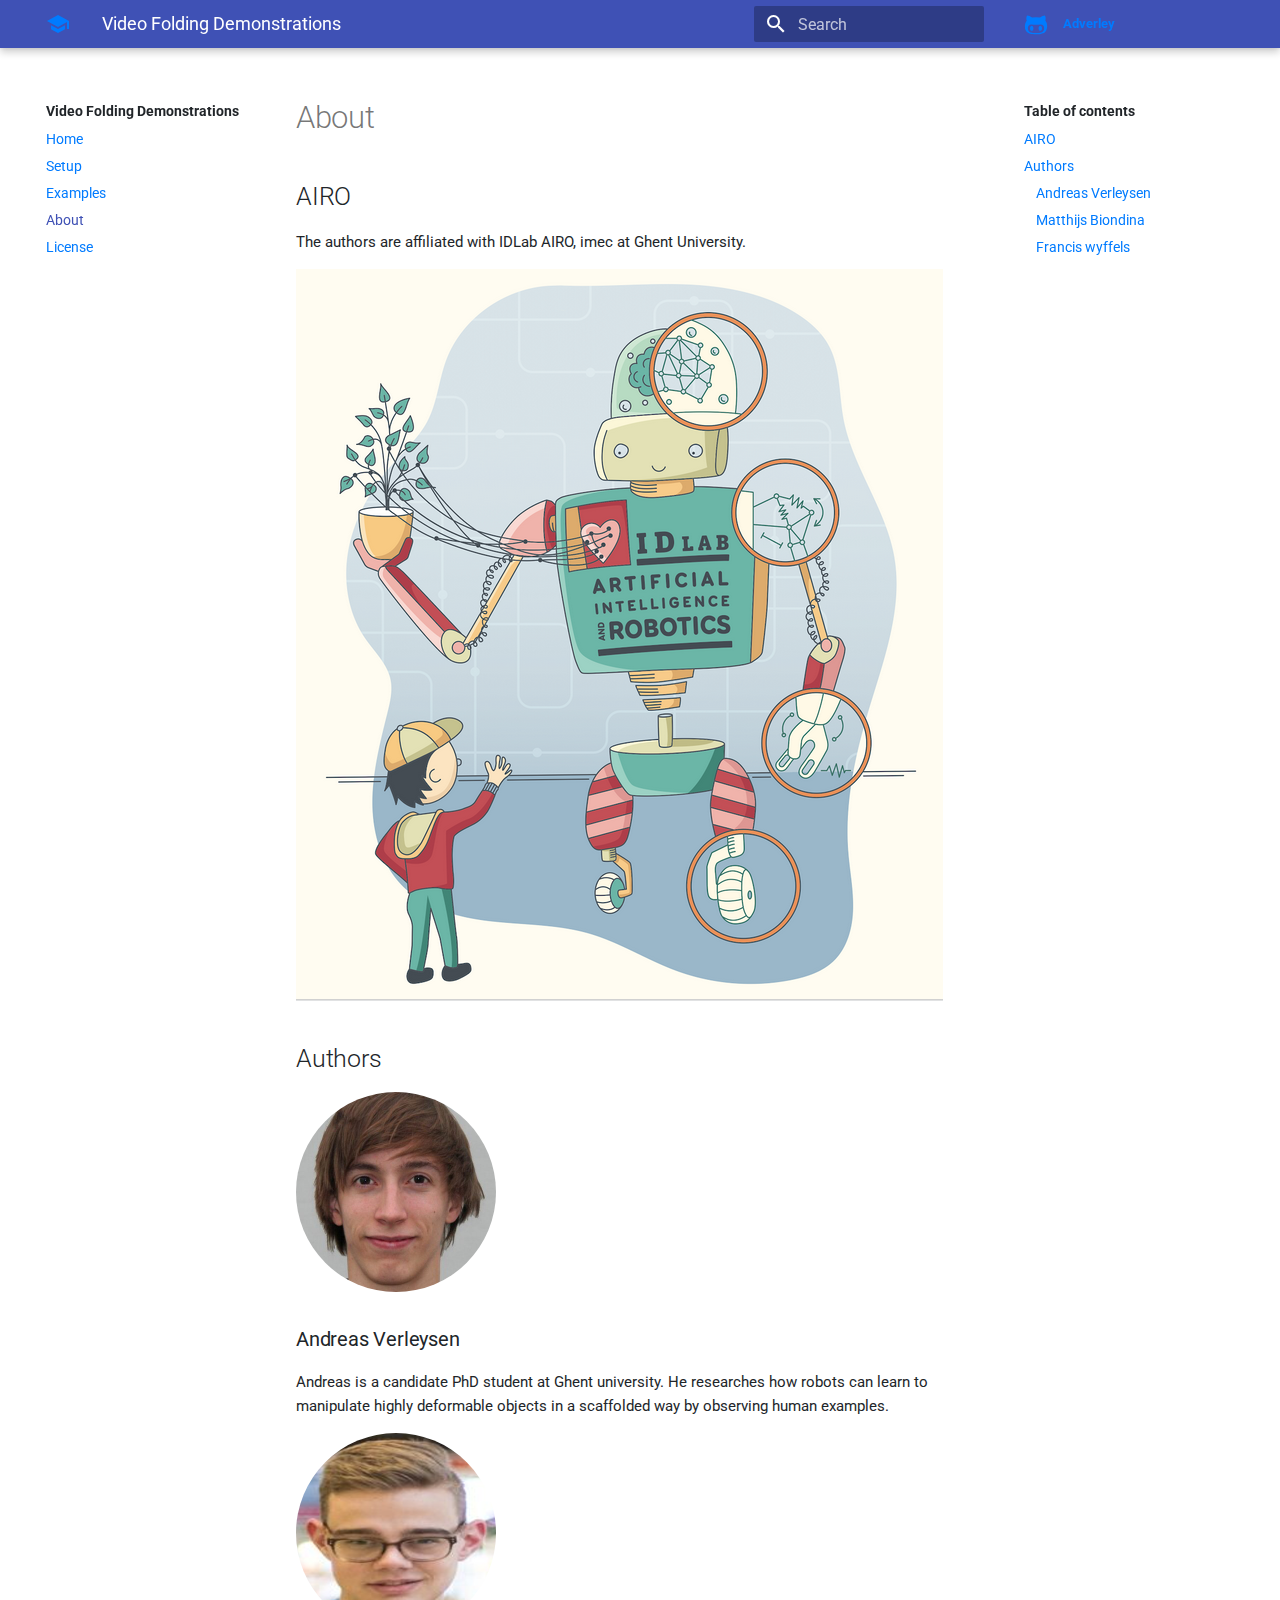
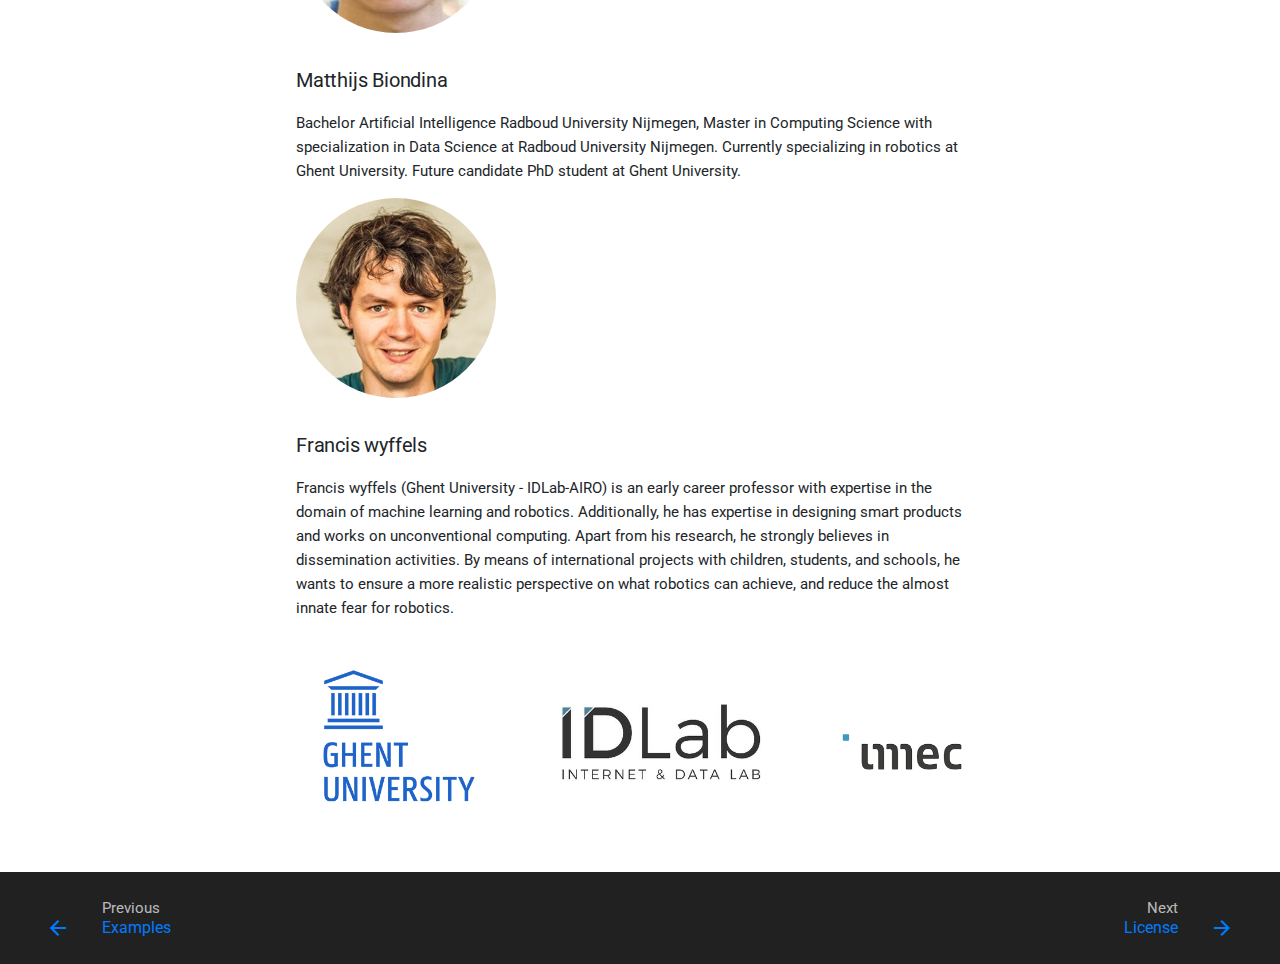
==== commit 05323fd9: "Deployed c2532ff with MkDocs version: 1.0.4" ====
--- a/about/index.html
+++ b/about/index.html
@@ -80,6 +80,8 @@
     <svg class="md-svg">
       <defs>
         
+        
+          <svg xmlns="http://www.w3.org/2000/svg" width="416" height="448" viewBox="0 0 416 448" id="__github"><path fill="currentColor" d="M160 304q0 10-3.125 20.5t-10.75 19T128 352t-18.125-8.5-10.75-19T96 304t3.125-20.5 10.75-19T128 256t18.125 8.5 10.75 19T160 304zm160 0q0 10-3.125 20.5t-10.75 19T288 352t-18.125-8.5-10.75-19T256 304t3.125-20.5 10.75-19T288 256t18.125 8.5 10.75 19T320 304zm40 0q0-30-17.25-51T296 232q-10.25 0-48.75 5.25Q229.5 240 208 240t-39.25-2.75Q130.75 232 120 232q-29.5 0-46.75 21T56 304q0 22 8 38.375t20.25 25.75 30.5 15 35 7.375 37.25 1.75h42q20.5 0 37.25-1.75t35-7.375 30.5-15 20.25-25.75T360 304zm56-44q0 51.75-15.25 82.75-9.5 19.25-26.375 33.25t-35.25 21.5-42.5 11.875-42.875 5.5T212 416q-19.5 0-35.5-.75t-36.875-3.125-38.125-7.5-34.25-12.875T37 371.5t-21.5-28.75Q0 312 0 260q0-59.25 34-99-6.75-20.5-6.75-42.5 0-29 12.75-54.5 27 0 47.5 9.875t47.25 30.875Q171.5 96 212 96q37 0 70 8 26.25-20.5 46.75-30.25T376 64q12.75 25.5 12.75 54.5 0 21.75-6.75 42 34 40 34 99.5z"/></svg>
         
       </defs>
     </svg>
@@ -155,10 +157,16 @@
 
   
 
-<a href="https://localhost" title="Go to repository" class="md-source" data-md-source="">
+<a href="https://adverley.github.io/folding-demonstrations/" title="Go to repository" class="md-source" data-md-source="github">
+  
+    <div class="md-source__icon">
+      <svg viewBox="0 0 24 24" width="24" height="24">
+        <use xlink:href="#__github" width="24" height="24"></use>
+      </svg>
+    </div>
   
   <div class="md-source__repository">
-    Localhost
+    Adverley
   </div>
 </a>
           </div>
@@ -196,10 +204,16 @@
 
   
 
-<a href="https://localhost" title="Go to repository" class="md-source" data-md-source="">
+<a href="https://adverley.github.io/folding-demonstrations/" title="Go to repository" class="md-source" data-md-source="github">
+  
+    <div class="md-source__icon">
+      <svg viewBox="0 0 24 24" width="24" height="24">
+        <use xlink:href="#__github" width="24" height="24"></use>
+      </svg>
+    </div>
   
   <div class="md-source__repository">
-    Localhost
+    Adverley
   </div>
 </a>
     </div>
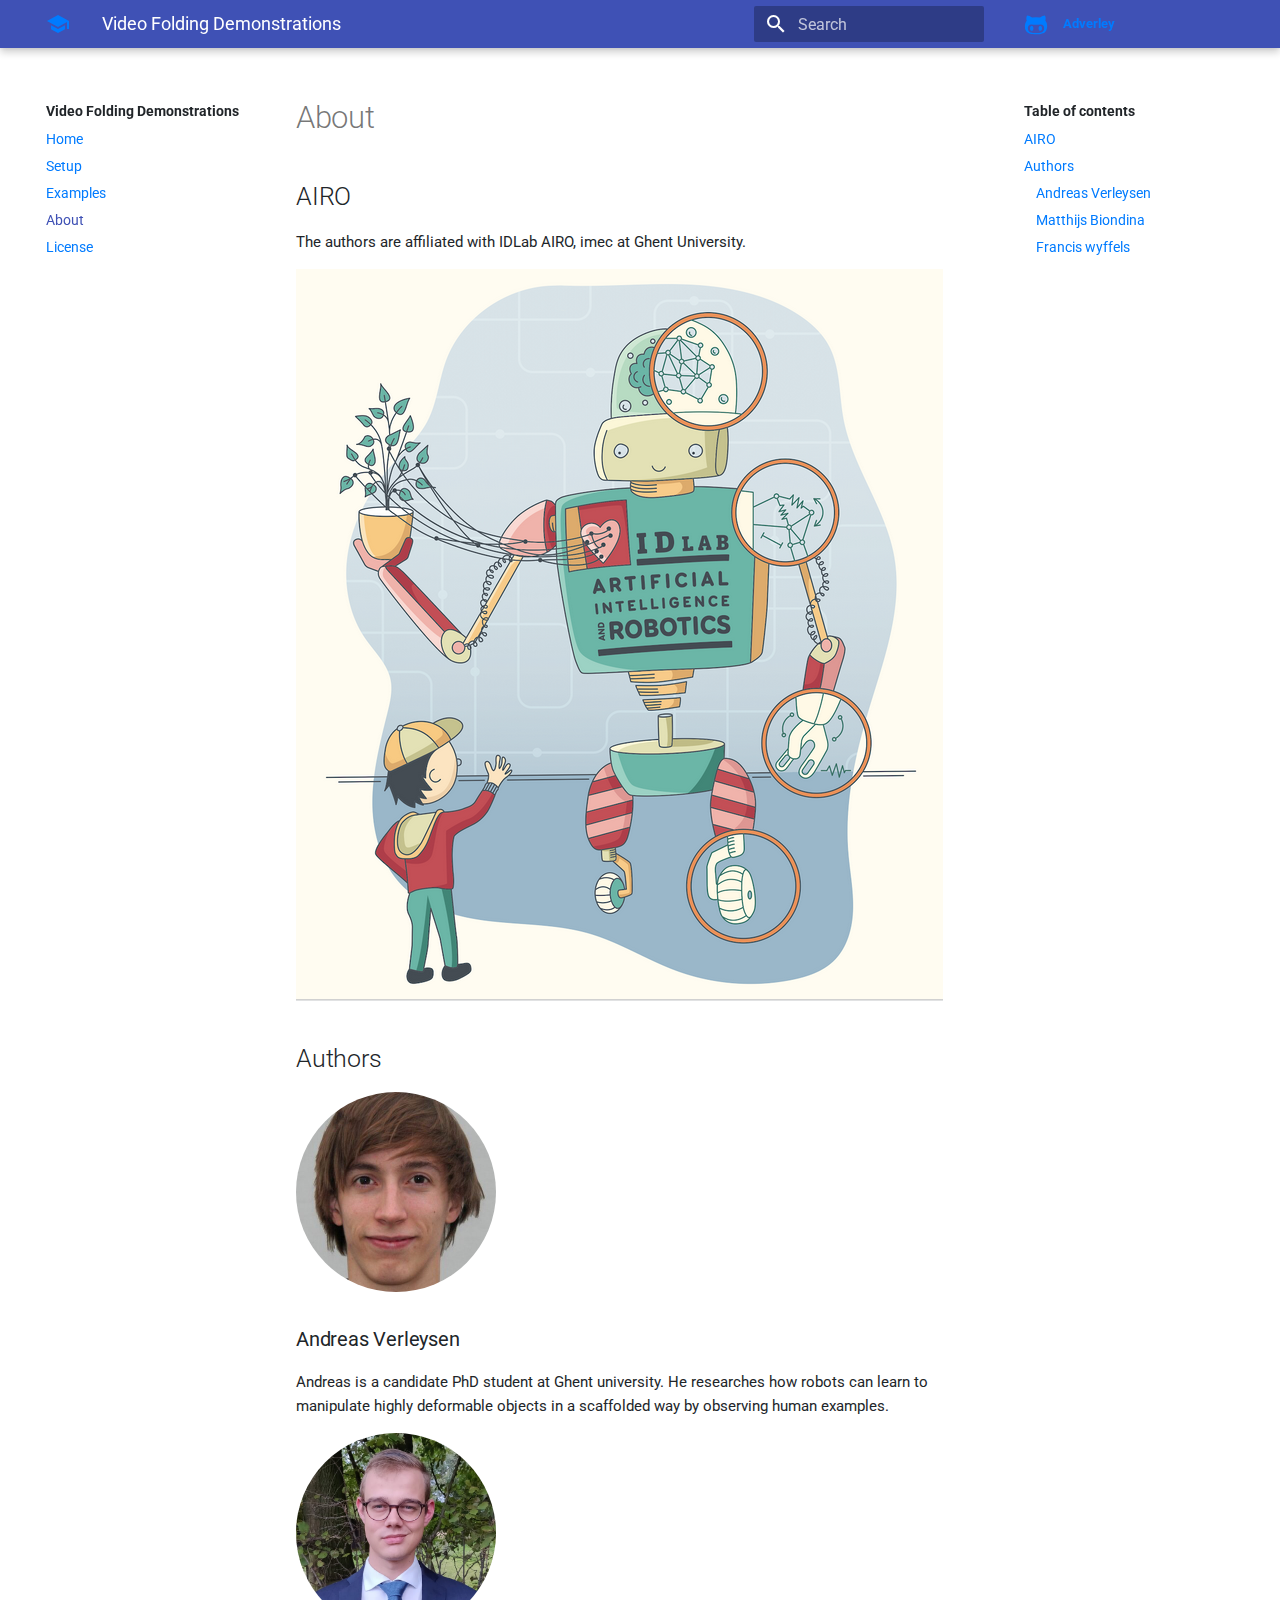
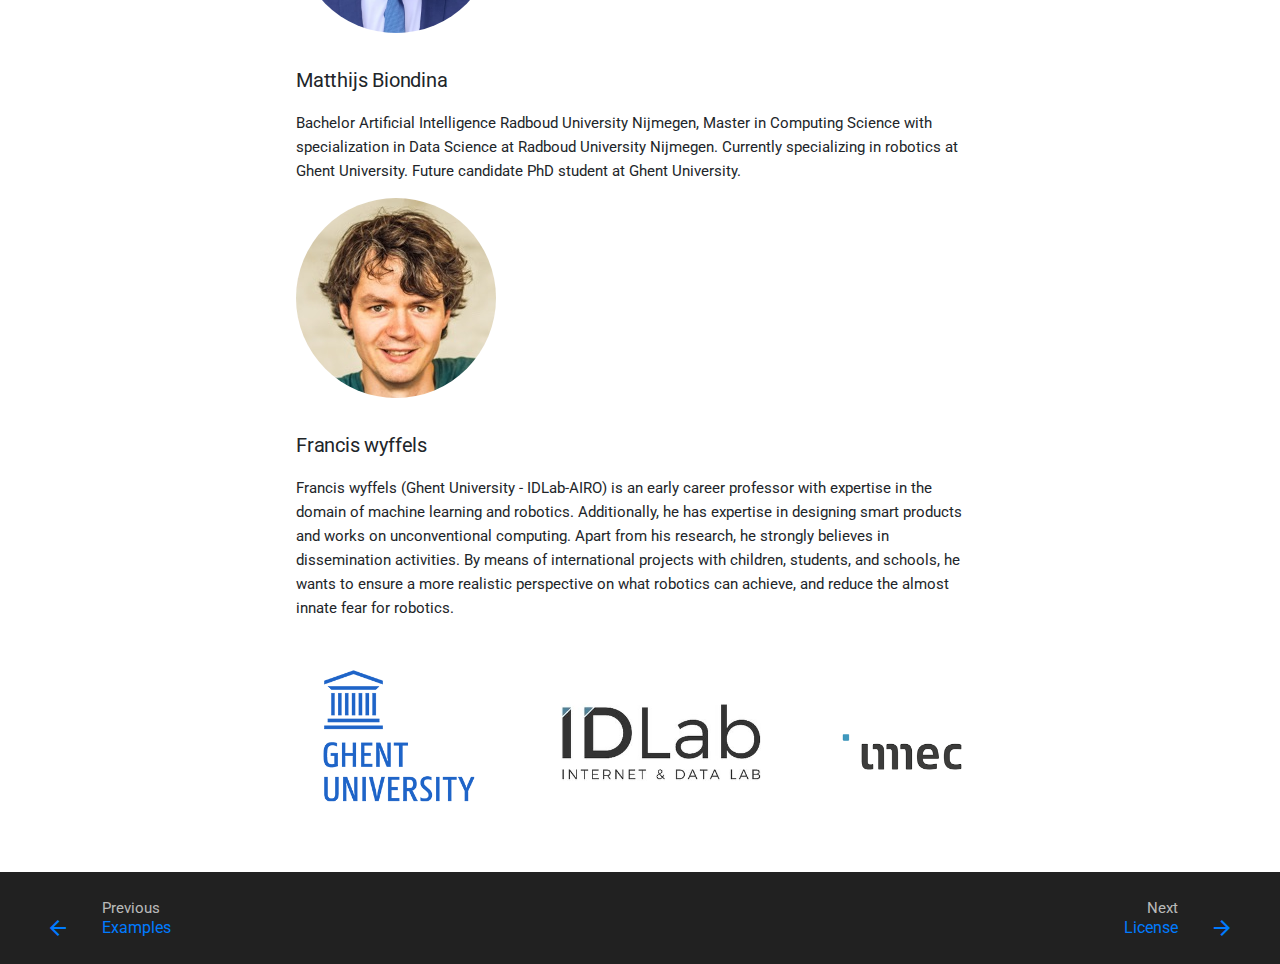
==== commit 85745408: "Deployed 59ab436 with MkDocs version: 1.0.4" ====
--- a/about/index.html
+++ b/about/index.html
@@ -32,7 +32,7 @@
         <meta name="lang:search.tokenizer" content="[\s\-]+">
       
       <link rel="shortcut icon" href="../assets/images/favicon.png">
-      <meta name="generator" content="mkdocs-1.0.4, mkdocs-material-4.4.2">
+      <meta name="generator" content="mkdocs-1.0.4, mkdocs-material-4.4.3">
     
     
       
@@ -525,7 +525,7 @@
       
     </div>
     
-      <script src="../assets/javascripts/application.c648116f.js"></script>
+      <script src="../assets/javascripts/application.ac79c3b0.js"></script>
       
       <script>app.initialize({version:"1.0.4",url:{base:".."}})</script>
       
